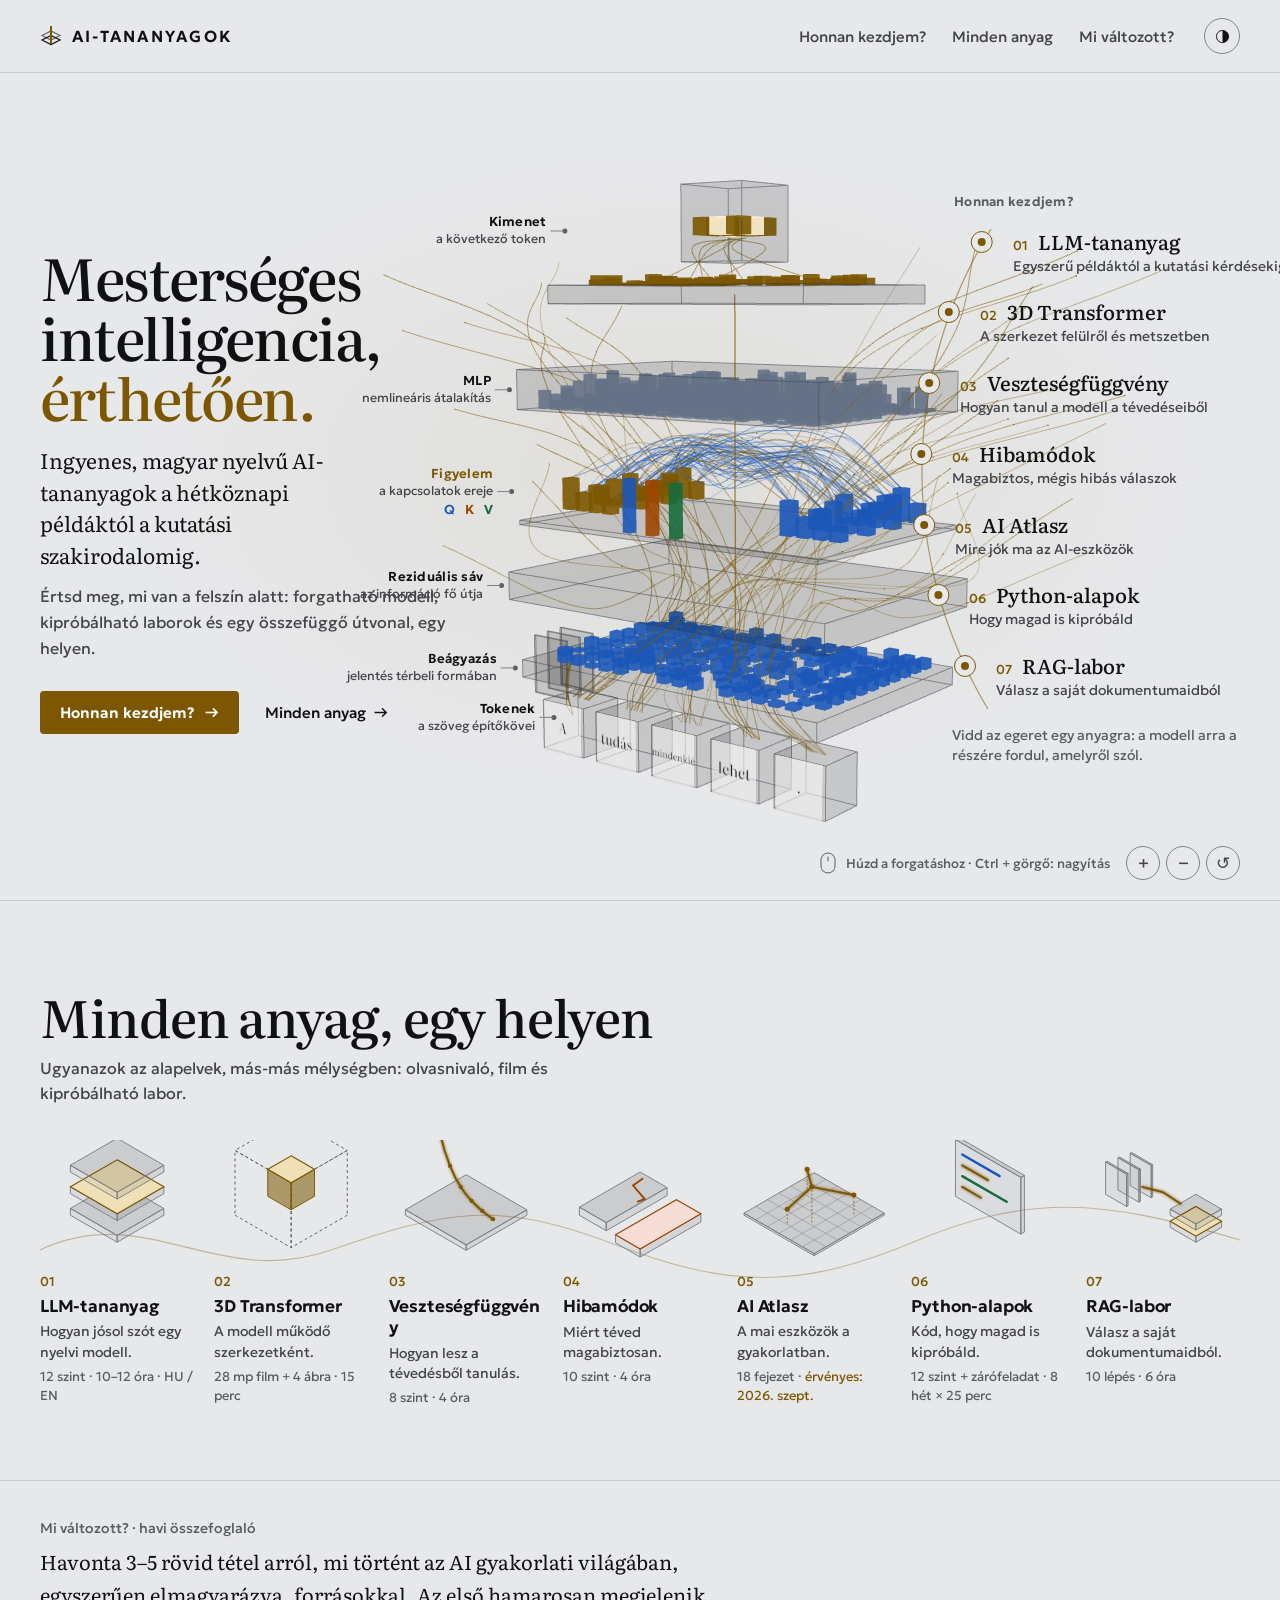
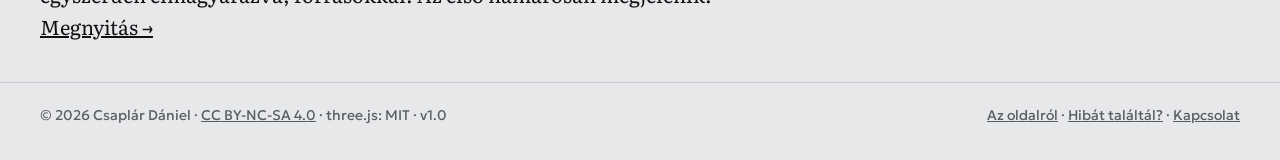
==== index.html @ 44c28e43 "Nyitóoldal: magyarázó szöveg nélküli élő cím, világos módban nincs talajrács Co-Authored-By: Claude " ====
<!doctype html>
<!--
  AI-tananyagok — nyitóoldal
  © 2026 Csaplár Dániel · CC BY-NC-SA 4.0
  https://creativecommons.org/licenses/by-nc-sa/4.0/deed.hu
-->
<html lang="hu">
<head>
<meta charset="utf-8"><meta name="viewport" content="width=device-width, initial-scale=1">
<title>AI-tananyagok</title>
<meta name="description" content="Ingyenes, magyar nyelvű mesterségesintelligencia-tananyagok a hétköznapi példáktól a kutatási szakirodalomig: nagy nyelvi modellek, veszteségfüggvény, hibamódok, Python, RAG és gyakorlati AI-használat.">
<meta name="author" content="Csaplár Dániel">
<link rel="canonical" href="https://csaplard.github.io/">
<link rel="icon" href="data:image/svg+xml,<svg xmlns='http://www.w3.org/2000/svg' viewBox='0 0 32 32'><rect width='32' height='32' rx='6' fill='%230b0c0e'/><path d='M16 5v22' stroke='%23e8b44c' stroke-width='3' stroke-linecap='round'/><rect x='6' y='9' width='7' height='5' fill='none' stroke='%23eceae4' stroke-width='1.5'/><rect x='19' y='18' width='7' height='5' fill='none' stroke='%23eceae4' stroke-width='1.5'/></svg>">
<meta property="og:type" content="website">
<meta property="og:locale" content="hu_HU">
<meta property="og:url" content="https://csaplard.github.io/">
<meta property="og:title" content="AI-tananyagok — mesterséges intelligencia, érthetően">
<meta property="og:description" content="Ingyenes, magyar nyelvű tananyagok a hétköznapi példáktól a kutatási szakirodalomig.">
<link rel="preconnect" href="https://fonts.googleapis.com"><link rel="preconnect" href="https://fonts.gstatic.com" crossorigin>
<link href="https://fonts.googleapis.com/css2?family=Geologica:slnt,wght,CRSV,SHRP@-12..0,100..900,0..1,0..100&family=Literata:ital,opsz,wght@0,7..72,300..700;1,7..72,300..700&display=swap" rel="stylesheet">
<script>try{var t=localStorage.getItem('ait-theme');if(t==='dark'||t==='light')document.documentElement.setAttribute('data-theme',t)}catch(e){}</script>
<link rel="stylesheet" href="/assets/nyito/nyito.css">
<script type="importmap">{"imports":{"three":"/assets/vendor/three-0.169.0/three.module.min.js","three/addons/":"/assets/vendor/three-0.169.0/addons/"}}</script>
<link rel="modulepreload" href="/assets/vendor/three-0.169.0/three.module.min.js">
</head>
<body>
<header class="top">
  <a class="brand" href="/"><svg viewBox="0 0 22 22" aria-hidden="true"><path d="M2 15l9 4.5 9-4.5-9-4.5z" fill="none" stroke="currentColor" stroke-width="1.2"/><path d="M2 10.5l9 4.5 9-4.5-9-4.5z" fill="none" stroke="currentColor" stroke-width="1.2" opacity=".6"/><path d="M11 1v18" stroke="var(--gold)" stroke-width="2"/></svg>AI-tananyagok</a>
  <nav aria-label="Fő navigáció"><a href="#honnan">Honnan kezdjem?</a><a href="#minden">Minden anyag</a><a href="#valtozas">Mi változott?</a></nav>
  <button class="theme" type="button" data-theme-toggle aria-label="Színtéma váltása"><svg viewBox="0 0 16 16" aria-hidden="true"><circle cx="8" cy="8" r="6.5" fill="none" stroke="currentColor"/><path d="M8 1.5a6.5 6.5 0 0 1 0 13z" fill="currentColor"/></svg></button>
</header>

<main>
<section class="hero" aria-label="Bevezető">
  <div class="wrap hero-grid">
    <div class="lede">
      <div class="stage" id="stage">
        <svg class="arcs" id="arcs" aria-hidden="true"></svg>
        <h1 class="say" id="say"><span class="lead-part">Mesterséges intelligencia,</span><span class="slot"> érthetően.</span></h1>
      </div>
      <p class="sub">Ingyenes, magyar nyelvű AI-tananyagok a hétköznapi példáktól a kutatási szakirodalomig.</p>
      <p class="sub2">Értsd meg, mi van a felszín alatt: forgatható modell, kipróbálható laborok és egy összefüggő útvonal, egy helyen.</p>
      <div class="cta"><a class="btn" href="#honnan">Honnan kezdjem? <span aria-hidden="true">→</span></a><a class="lnk" href="#minden">Minden anyag <span aria-hidden="true">→</span></a></div>
    </div>
    <div class="mid" id="model">
      <button class="tilt" id="tilt" type="button" role="switch" aria-checked="false" hidden><span class="tilt-sw" aria-hidden="true"></span>Mozgásérzékelés be</button>
      <div class="hint"><span class="hint-t mouse" aria-hidden="true"><svg viewBox="0 0 16 22"><rect x="1" y="1" width="14" height="20" rx="7" fill="none" stroke="currentColor"/><path d="M8 5v4" stroke="currentColor" stroke-linecap="round"/></svg>Húzd a forgatáshoz · Ctrl + görgő: nagyítás</span><span class="hint-t touch">Egy ujjal forgasd, kettővel nagyíts · dupla koppintás: alapnézet</span>
        <span class="zoom" role="group" aria-label="Modell nagyítása"><button type="button" data-zoom="in" aria-label="Nagyítás">+</button><button type="button" data-zoom="out" aria-label="Kicsinyítés">−</button><button type="button" data-zoom="reset" aria-label="Vissza az alapnézetbe">↺</button></span></div>
    </div>
    <div class="route-col" id="honnan">
      <h2>Honnan kezdjem?</h2>
      <svg id="route-arc" aria-hidden="true"></svg>
      <ol id="route">
        <li data-view="llm" data-say="Az LLM-tananyag végigmegy az egész modellen: a tokenektől a figyelmen át a kimenetig."><a href="/llm-oktatoanyag/"><span class="node" aria-hidden="true"></span><span><span class="n">01</span><span class="ti">LLM-tananyag</span></span><span class="su">Egyszerű példáktól a kutatási kérdésekig</span></a></li>
        <li data-view="t3d" data-say="A 3D Transformer az egészet egyben mutatja: minden réteget és a köztük futó jeleket."><a href="/transformer-3d/"><span class="node" aria-hidden="true"></span><span><span class="n">02</span><span class="ti">3D Transformer</span></span><span class="su">A szerkezet felülről és metszetben</span></a></li>
        <li data-view="loss" data-say="A veszteségfüggvény a kimenetnél kezdődik: mennyire tért el a tipp attól, ami jött."><a href="/vesztesegfuggveny/"><span class="node" aria-hidden="true"></span><span><span class="n">03</span><span class="ti">Veszteségfüggvény</span></span><span class="su">Hogyan tanul a modell a tévedéseiből</span></a></li>
        <li data-view="fail" data-say="A hibamódok a kimenetnél jelennek meg: ott, ahol a magabiztos tipp elszakad a valóságtól."><a href="/hibamodok/"><span class="node" aria-hidden="true"></span><span><span class="n">04</span><span class="ti">Hibamódok</span></span><span class="su">Magabiztos, mégis hibás válaszok</span></a></li>
        <li data-view="atlas" data-say="Az AI Atlasz a két végponttal foglalkozik: mit adsz be, és mit kapsz vissza."><a href="/ai-atlasz/"><span class="node" aria-hidden="true"></span><span><span class="n">05</span><span class="ti">AI Atlasz</span></span><span class="su">Mire jók ma az AI-eszközök</span></a></li>
        <li data-view="py" data-say="A Python-alapok a szerkezetet kódként mutatják: ugyanez a modell, leírva."><a href="/python-alapok/"><span class="node" aria-hidden="true"></span><span><span class="n">06</span><span class="ti">Python-alapok</span></span><span class="su">Hogy magad is kipróbáld</span></a></li>
        <li data-view="rag" data-say="A RAG-laborban a saját dokumentumaid kerülnek a modell elé, a tokenek mellé."><a href="/rag-labor/"><span class="node" aria-hidden="true"></span><span><span class="n">07</span><span class="ti">RAG-labor</span></span><span class="su">Válasz a saját dokumentumaidból</span></a></li>
      </ol>
      <p id="route-say" aria-live="polite">Vidd az egeret egy anyagra: a modell arra a részére fordul, amelyről szól.</p>
    </div>
  </div>
</section>

<section class="all" id="minden" aria-labelledby="all-t">
  <div class="wrap">
    <div class="all-head"><div><h2 id="all-t">Minden anyag, egy helyen</h2><p>Ugyanazok az alapelvek, más-más mélységben: olvasnivaló, film és kipróbálható labor.</p></div></div>
    <div style="position:relative">
      <svg class="flowline" viewBox="0 0 1360 120" preserveAspectRatio="none" aria-hidden="true"><path d="M0 70 C120 20 200 110 330 70 S520 20 650 64 S860 110 990 62 S1200 18 1360 60"/></svg>
      <ul class="grid7"><li class="item"><a href="/llm-oktatoanyag/"><svg viewBox="0 0 160 130" role="img" aria-label="Egymásra rakott rétegek, közepén arany vonal"><defs><filter id="gw" x="-50%" y="-50%" width="200%" height="200%"><feGaussianBlur stdDeviation="1.6" result="b"/><feMerge><feMergeNode in="b"/><feMergeNode in="SourceGraphic"/></feMerge></filter></defs><path class="gl l" d="M31.5 78.0 L80.0 106.0 L80.0 99.0 L31.5 71.0 Z"/><path class="gl r" d="M128.5 78.0 L80.0 106.0 L80.0 99.0 L128.5 71.0 Z"/><path class="gl t" d="M80.0 43.0 L128.5 71.0 L80.0 99.0 L31.5 71.0 Z"/><path class="gl l" d="M31.5 55.6 L80.0 83.6 L80.0 76.6 L31.5 48.6 Z"/><path class="gl r" d="M128.5 55.6 L80.0 83.6 L80.0 76.6 L128.5 48.6 Z"/><path class="gd t" d="M80.0 20.6 L128.5 48.6 L80.0 76.6 L31.5 48.6 Z"/><path class="gl l" d="M31.5 33.2 L80.0 61.2 L80.0 54.2 L31.5 26.2 Z"/><path class="gl r" d="M128.5 33.2 L80.0 61.2 L80.0 54.2 L128.5 26.2 Z"/><path class="gl t" d="M80.0 -1.8 L128.5 26.2 L80.0 54.2 L31.5 26.2 Z"/><path class="au" d="M80.0 86.4 L80.0 5.2"/></svg><span class="num">01</span><h3>LLM-tananyag</h3><p>Hogyan jósol szót egy nyelvi modell.</p><div class="f">12 szint · 10–12 óra · HU / EN</div></a></li><li class="item"><a href="/transformer-3d/"><svg viewBox="0 0 160 130" role="img" aria-label="Átlátszó kocka, benne arany kocka"><path class="wf l" d="M21.8 78.0 L80.0 111.6 L80.0 44.4 L21.8 10.8 Z"/><path class="wf r" d="M138.2 78.0 L80.0 111.6 L80.0 44.4 L138.2 10.8 Z"/><path class="wf t" d="M80.0 -22.8 L138.2 10.8 L80.0 44.4 L21.8 10.8 Z"/><path class="gd l" d="M55.8 58.4 L80.0 72.4 L80.0 44.4 L55.8 30.4 Z"/><path class="gd r" d="M104.2 58.4 L80.0 72.4 L80.0 44.4 L104.2 30.4 Z"/><path class="gd t" d="M80.0 16.4 L104.2 30.4 L80.0 44.4 L55.8 30.4 Z"/></svg><span class="num">02</span><h3>3D Transformer</h3><p>A modell működő szerkezetként.</p><div class="f">28 mp film + 4 ábra · 15 perc</div></a></li><li class="item"><a href="/vesztesegfuggveny/"><svg viewBox="0 0 160 130" role="img" aria-label="Lapon csökkenő arany görbe"><path class="gl l" d="M17.0 78.0 L80.0 114.4 L80.0 108.8 L17.0 72.4 Z"/><path class="gl r" d="M143.0 78.0 L80.0 114.4 L80.0 108.8 L143.0 72.4 Z"/><path class="gl t" d="M80.0 36.0 L143.0 72.4 L80.0 108.8 L17.0 72.4 Z"/><path class="au" d="M52.1 -9.5 L57.7 11.2 L63.3 26.9 L68.8 39.1 L74.4 48.7 L80.0 56.6 L85.6 63.1 L91.2 68.7 L96.7 73.6 L102.3 78.0 L107.9 82.1"/><circle class="dot" cx="52.1" cy="-9.5" r="2.2"/><circle class="dot" cx="63.3" cy="26.9" r="2.2"/><circle class="dot" cx="74.4" cy="48.7" r="2.2"/><circle class="dot" cx="85.6" cy="63.1" r="2.2"/><circle class="dot" cx="96.7" cy="73.6" r="2.2"/><circle class="dot" cx="107.9" cy="82.1" r="2.2"/></svg><span class="num">03</span><h3>Veszteségfüggvény</h3><p>Hogyan lesz a tévedésből tanulás.</p><div class="f">8 szint · 4 óra</div></a></li><li class="item"><a href="/hibamodok/"><svg viewBox="0 0 160 130" role="img" aria-label="Kettétört réteg, borostyán repedéssel"><path class="gl l" d="M17.0 78.0 L44.8 94.1 L44.8 85.7 L17.0 69.6 Z"/><path class="gl r" d="M107.9 57.7 L44.8 94.1 L44.8 85.7 L107.9 49.3 Z"/><path class="gl t" d="M80.0 33.2 L107.9 49.3 L44.8 85.7 L17.0 69.6 Z"/><path class="gl l" d="M54.5 106.7 L80.0 121.4 L80.0 113.0 L54.5 98.3 Z"/><path class="gl r" d="M143.0 85.0 L80.0 121.4 L80.0 113.0 L143.0 76.6 Z"/><path class="wn t" d="M117.6 61.9 L143.0 76.6 L80.0 113.0 L54.5 98.3 Z"/><path class="kl" d="M82.4 40.2 L72.7 47.2 L84.8 61.2 L77.6 64.0"/></svg><span class="num">04</span><h3>Hibamódok</h3><p>Miért téved magabiztosan.</p><div class="f">10 szint · 4 óra</div></a></li><li class="item"><a href="/ai-atlasz/"><svg viewBox="0 0 160 130" role="img" aria-label="Térkép-rács összekötött arany pontokkal"><path class="gl l" d="M7.3 78.0 L80.0 120.0 L80.0 117.9 L7.3 75.9 Z"/><path class="gl r" d="M152.7 78.0 L80.0 120.0 L80.0 117.9 L152.7 75.9 Z"/><path class="gl t" d="M80.0 33.9 L152.7 75.9 L80.0 117.9 L7.3 75.9 Z"/><path class="gr" d="M92.1 40.8 L19.4 82.8"/><path class="gr" d="M67.9 40.8 L140.6 82.8"/><path class="gr" d="M104.2 47.8 L31.5 89.8"/><path class="gr" d="M55.8 47.8 L128.5 89.8"/><path class="gr" d="M116.4 54.8 L43.6 96.8"/><path class="gr" d="M43.6 54.8 L116.4 96.8"/><path class="gr" d="M128.5 61.8 L55.8 103.8"/><path class="gr" d="M31.5 61.8 L104.2 103.8"/><path class="gr" d="M140.6 68.8 L67.9 110.8"/><path class="gr" d="M19.4 68.8 L92.1 110.8"/><path class="au" d="M72.7 30.4 L77.6 48.6 L121.2 57.0"/><path class="au" d="M77.6 48.6 L52.1 71.7"/><path class="pin" d="M72.7 54.8 L72.7 30.4"/><circle class="dot" cx="72.7" cy="30.4" r="2.6"/><path class="pin" d="M77.6 85.6 L77.6 48.6"/><circle class="dot" cx="77.6" cy="48.6" r="2.6"/><path class="pin" d="M121.2 77.2 L121.2 57.0"/><circle class="dot" cx="121.2" cy="57.0" r="2.6"/><path class="pin" d="M52.1 86.3 L52.1 71.7"/><circle class="dot" cx="52.1" cy="71.7" r="2.6"/></svg><span class="num">05</span><h3>AI Atlasz</h3><p>A mai eszközök a gyakorlatban.</p><div class="f">18 fejezet · <span class=fresh>érvényes: 2026. szept.</span></div></a></li><li class="item"><a href="/python-alapok/"><svg viewBox="0 0 160 130" role="img" aria-label="Kódablak színes sorokkal"><path class="gl l" d="M46.1 58.4 L113.9 97.6 L113.9 38.8 L46.1 -0.4 Z"/><path class="gl r" d="M117.6 95.5 L113.9 97.6 L113.9 38.8 L117.6 36.7 Z"/><path class="gl t" d="M49.7 -2.5 L117.6 36.7 L113.9 38.8 L46.1 -0.4 Z"/><path class="cq" d="M53.1 15.1 L91.9 37.5"/><path class="au" d="M53.1 26.3 L79.8 41.7"/><path class="cv" d="M53.1 37.5 L99.2 64.1"/><path class="au" d="M53.1 48.7 L72.5 59.9"/></svg><span class="num">06</span><h3>Python-alapok</h3><p>Kód, hogy magad is kipróbáld.</p><div class="f">12 szint + zárófeladat · 8 hét × 25 perc</div></a></li><li class="item"><a href="/rag-labor/"><svg viewBox="0 0 160 130" role="img" aria-label="Dokumentumok egy rétegkötegbe futnak"><path class="gl l" d="M20.3 56.4 L42.2 69.0 L42.2 35.4 L20.3 22.8 Z"/><path class="gl r" d="M43.6 68.2 L42.2 69.0 L42.2 35.4 L43.6 34.6 Z"/><path class="gl t" d="M21.8 22.0 L43.6 34.6 L42.2 35.4 L20.3 22.8 Z"/><path class="gl l" d="M33.1 51.9 L54.9 64.5 L54.9 30.9 L33.1 18.3 Z"/><path class="gl r" d="M56.4 63.6 L54.9 64.5 L54.9 30.9 L56.4 30.1 Z"/><path class="gl t" d="M34.5 17.5 L56.4 30.1 L54.9 30.9 L33.1 18.3 Z"/><path class="gl l" d="M45.8 47.3 L67.6 59.9 L67.6 26.3 L45.8 13.7 Z"/><path class="gl r" d="M69.1 59.1 L67.6 59.9 L67.6 26.3 L69.1 25.5 Z"/><path class="gl t" d="M47.3 12.9 L69.1 25.5 L67.6 26.3 L45.8 13.7 Z"/><path class="gl l" d="M87.3 90.6 L113.9 106.0 L113.9 99.7 L87.3 84.3 Z"/><path class="gl r" d="M140.6 90.6 L113.9 106.0 L113.9 99.7 L140.6 84.3 Z"/><path class="gd t" d="M113.9 68.9 L140.6 84.3 L113.9 99.7 L87.3 84.3 Z"/><path class="gl l" d="M87.3 78.0 L113.9 93.4 L113.9 87.1 L87.3 71.7 Z"/><path class="gl r" d="M140.6 78.0 L113.9 93.4 L113.9 87.1 L140.6 71.7 Z"/><path class="gl t" d="M113.9 56.3 L140.6 71.7 L113.9 87.1 L87.3 71.7 Z"/><path class="au" d="M58.2 48.6 L80.0 54.2 L98.2 66.1"/></svg><span class="num">07</span><h3>RAG-labor</h3><p>Válasz a saját dokumentumaidból.</p><div class="f">10 lépés · 6 óra</div></a></li></ul>
    </div>
  </div>
</section>

<section class="news" id="valtozas" aria-label="Mi változott?"><div class="wrap"><span class="d">Mi változott? · <span data-news-month>havi összefoglaló</span></span><p><span data-news-title>Havonta 3–5 rövid tétel arról, mi történt az AI gyakorlati világában, egyszerűen elmagyarázva, forrásokkal. Az első hamarosan megjelenik.</span> <a href="/mi-valtozott/">Megnyitás →</a></p></div></section>
<script>
/* a legfrissebb közzétett „Mi változott?” bejegyzés címe (a piszkozatok nem látszanak) */
(function () {
  var H = ["január","február","március","április","május","június","július","augusztus","szeptember","október","november","december"];
  fetch("/mi-valtozott/bejegyzesek.json", { cache: "no-cache" }).then(function (r) { return r.json(); }).then(function (l) {
    var k = l.filter(function (b) { return !b.piszkozat; }).sort(function (a, b) { return a.honap < b.honap ? 1 : -1; })[0];
    if (!k) return;
    var p = k.honap.split("-");
    document.querySelector("[data-news-month]").textContent = p[0] + ". " + H[(+p[1] || 1) - 1];
    document.querySelector("[data-news-title]").textContent = k.cim;
  }).catch(function () {});
})();
</script>
</main>
<footer class="wrap foot"><span>© 2026 Csaplár Dániel · <a href="https://creativecommons.org/licenses/by-nc-sa/4.0/deed.hu" rel="license">CC BY-NC-SA 4.0</a> · three.js: MIT · v1.0</span><span><a href="/az-oldalrol/">Az oldalról</a> · <a href="mailto:csaplar.d@gmail.com?subject=Hibajelz%C3%A9s%3A%20nyit%C3%B3oldal">Hibát találtál?</a> · <a href="mailto:csaplar.d@gmail.com">Kapcsolat</a></span></footer>
<script type="module" src="/assets/nyito/main.js"></script>
<!-- ────────────────────────────────────────────────────────────────
     GoatCounter — süti nélküli, IP-tárolás nélküli látogatásszámláló.
     Nem gyűjt személyes adatot; a tanulási haladás és a kvízeredmények
     végig a böngésző helyi tárolójában maradnak. Szintteljesítéskor
     csak egy névtelen esemény megy (kviz/<anyag>/szint-<n>).
     A statisztika: https://csaplard.goatcounter.com/
     ──────────────────────────────────────────────────────────────── -->
<script data-goatcounter="https://csaplard.goatcounter.com/count"
        async src="https://gc.zgo.at/count.js"></script>
</body>
</html>
---- assets/nyito/nyito.css ----
/* AI-tananyagok · nyitóoldal
   © 2026 Csaplár Dániel · CC BY-NC-SA 4.0 */
/* Színek és betűcsaládok — a design/tokens.json alapján (sötét az alap, világos külön). */
:root,[data-theme="dark"]{--bg:#0b0c0e;--bg-2:#141619;--bg-3:#1d2024;--ink:#eceae4;--ink-2:#b2b1ab;--ink-3:#8f8e89;--line:#24262a;--line-2:#666a72;--gold:#e8b44c;--gold-wash:#2a2312;--q:#86b4ff;--k:#f39a5b;--v:#62d296;--ok:#62d296;--alert:#ff8a7a;--alert-wash:#2e1716;--ok-wash:#11261a;--face-a:#1a1c20;--face-b:#2c2f35;}
:root{--font-disp:"Geologica", ui-sans-serif, system-ui, sans-serif;--font-read:"Literata", "Iowan Old Style", Georgia, serif;}
@media (prefers-color-scheme: light){:root:not([data-theme="dark"]){--bg:#e7e8ea;--bg-2:#f3f4f5;--bg-3:#dcdee2;--ink:#101113;--ink-2:#43454a;--ink-3:#595c61;--line:#c9cbcf;--line-2:#7e8289;--gold:#7c5700;--gold-wash:#efe0b8;--q:#1b57b8;--k:#9c4600;--v:#176b3c;--ok:#176b3c;--alert:#b3321c;--alert-wash:#f6ddd6;--ok-wash:#d9eee0;--face-a:#f7f7f8;--face-b:#d2d4d8;}}
:root[data-theme="light"]{--bg:#e7e8ea;--bg-2:#f3f4f5;--bg-3:#dcdee2;--ink:#101113;--ink-2:#43454a;--ink-3:#595c61;--line:#c9cbcf;--line-2:#7e8289;--gold:#7c5700;--gold-wash:#efe0b8;--q:#1b57b8;--k:#9c4600;--v:#176b3c;--ok:#176b3c;--alert:#b3321c;--alert-wash:#f6ddd6;--ok-wash:#d9eee0;--face-a:#f7f7f8;--face-b:#d2d4d8;}

:root{--ui:var(--font-disp);--serif:var(--font-read);--pad:16px;color-scheme:dark}
[data-theme="light"]{color-scheme:light}
@media (prefers-color-scheme: light){:root:not([data-theme="dark"]){color-scheme:light}}
@media (min-width:720px){:root{--pad:40px}}
*,*::before,*::after{box-sizing:border-box}
html{-webkit-text-size-adjust:100%}
body{margin:0;background:var(--bg);color:var(--ink);font:400 17px/1.62 var(--serif);-webkit-hyphens:auto;hyphens:auto;overflow-wrap:break-word;overflow-x:hidden}
@media (min-width:720px){body{font-size:18px}}
h1,h2,h3{margin:0;font-weight:500;-webkit-hyphens:manual;hyphens:manual;text-wrap:balance}
p{margin:0 0 1em}
a{color:inherit}
button{font:inherit;color:inherit}
:focus-visible{outline:2px solid var(--ink);outline-offset:3px;border-radius:2px}
.wrap{max-width:1440px;margin:0 auto;padding:0 var(--pad)}

/* fejléc */
.top{position:relative;z-index:6;display:flex;align-items:center;gap:10px 30px;padding:18px var(--pad);border-bottom:1px solid var(--line)}
.brand{display:inline-flex;align-items:center;gap:10px;margin-right:auto;text-decoration:none;font:600 16px/1 var(--ui);letter-spacing:.14em;text-transform:uppercase}
.brand svg{width:22px;height:22px}
.top nav{display:flex;gap:26px}
.top nav a{font:450 15px/1 var(--ui);text-decoration:none;color:var(--ink-2)}
.top nav a:hover{color:var(--ink)}
.theme{width:36px;height:36px;border-radius:50%;border:1px solid var(--line-2);background:transparent;cursor:pointer;display:grid;place-items:center;padding:0}
.theme svg{width:15px;height:15px}
@media (max-width:640px){.top nav{display:none}}

/* bevezető: háttérben a forgatható modell */
.hero{position:relative;min-height:max(780px,calc(100vh - 73px));overflow:hidden}
.hero::before{content:"";position:absolute;inset:0;background:radial-gradient(60% 55% at 52% 48%,color-mix(in oklab,var(--gold) 7%,transparent),transparent 70%);pointer-events:none}
#model{position:absolute;inset:0;z-index:1}
#model canvas{display:block;width:100%;height:100%;cursor:grab;outline-offset:-3px;pointer-events:auto}
#model.grabbing canvas{cursor:grabbing}
body:has(#model.grabbing){-webkit-user-select:none;user-select:none}
#model.no-webgl::after{content:"A forgatható modellhez WebGL-t támogató böngésző kell.";position:absolute;left:50%;top:50%;transform:translate(-50%,-50%);font:450 15px/1.4 var(--ui);color:var(--ink-3)}
.tag3d{position:absolute;left:0;top:0;pointer-events:none;text-align:right;white-space:nowrap;transition:opacity .2s;display:grid;gap:1px}
.tag3d b{font:600 13px/1.2 var(--ui);letter-spacing:.02em;color:var(--ink)}
.tag3d b.g{color:var(--gold)}
.tag3d span{font:400 12.5px/1.25 var(--ui);color:var(--ink-2)}
.tag3d i{font-style:normal;display:flex;gap:10px;justify-content:flex-end;margin-top:4px;font:600 13px/1 var(--ui)}
.tag3d .q{color:var(--q);font-style:normal}.tag3d .k{color:var(--k);font-style:normal}.tag3d .v{color:var(--v);font-style:normal}
.tag3d::after{content:"";position:absolute;right:-18px;top:50%;width:14px;height:1px;background:var(--line-2)}
.tag3d::before{content:"";position:absolute;right:-21px;top:calc(50% - 2.5px);width:5px;height:5px;border-radius:50%;background:var(--ink-3)}
.tag3d.on b{color:var(--gold)} .tag3d.on::before{background:var(--gold)} .tag3d.on::after{background:var(--gold)}
.tag3d.dim{opacity:.35}
.hint{position:absolute;right:var(--pad);bottom:20px;z-index:4;display:flex;align-items:center;gap:16px;font:450 13px/1 var(--ui);color:var(--ink-3);pointer-events:none}
.hint-t{display:inline-flex;align-items:center;gap:10px}
.hint svg{width:16px;height:22px}
.zoom{display:inline-flex;gap:6px;pointer-events:auto}
.zoom button{width:34px;height:34px;border-radius:50%;border:1px solid var(--line-2);background:var(--bg);color:var(--ink-2);cursor:pointer;font:500 17px/1 var(--ui);display:grid;place-items:center;padding:0}
.zoom button:hover{color:var(--ink);border-color:var(--ink-2)}
.hint-t.touch{display:none}
/* érintőképernyőn nincsenek gombok: minden kézmozdulattal megy */
@media (hover:none) and (pointer:coarse){.zoom,.hint-t.mouse{display:none}.hint-t.touch{display:inline}}

.hero-grid{position:relative;z-index:2;display:grid;grid-template-columns:minmax(0,450px) minmax(0,1fr) minmax(0,330px);gap:24px;padding-top:56px;padding-bottom:48px;min-height:inherit;pointer-events:none}
.hero-grid>*{pointer-events:auto}
.hero-grid .mid{pointer-events:none}
.lede{grid-column:1;grid-row:1;align-self:center;position:relative;z-index:3}
.route-col{grid-column:3;grid-row:1;position:relative;z-index:3}
.stage{position:relative}
.arcs{position:absolute;left:0;top:0;width:100%;height:100%;overflow:visible;pointer-events:none}
.arcs path{fill:none;stroke:var(--gold);stroke-linecap:round}
h1.say{font:500 clamp(44px,4.5vw,66px)/1.04 var(--serif);letter-spacing:-.025em}
.say .w{white-space:nowrap}
.say .slot{color:var(--gold)}
.t{border-radius:.08em;cursor:default}
.t.src{background:var(--gold-wash)}
.t.hot{color:var(--gold)} .slot .t.hot{color:var(--ink)}
.sub{margin:18px 0 0;font-size:21px;line-height:1.5;max-width:28ch}
.sub2{margin:14px 0 0;font:400 16px/1.6 var(--ui);color:var(--ink-2);max-width:40ch}
.cta{display:flex;flex-wrap:wrap;gap:12px 26px;align-items:center;margin-top:30px}
.btn{display:inline-flex;align-items:center;gap:10px;padding:14px 20px;border-radius:4px;background:var(--gold);color:#16120a;text-decoration:none;font:600 15px/1 var(--ui)}
.btn:hover{filter:brightness(1.07)}
[data-theme="light"] .btn{color:#fff}
@media (prefers-color-scheme: light){:root:not([data-theme="dark"]) .btn{color:#fff}}
.lnk{font:500 15px/1 var(--ui);text-decoration:none;display:inline-flex;gap:8px;align-items:center}
.lnk:hover{text-decoration:underline;text-decoration-color:var(--gold);text-underline-offset:.3em}

/* útvonal az ív mentén */
.route-col{align-self:center;position:relative}
.route-col h2{font:600 13px/1 var(--ui);letter-spacing:.02em;color:var(--ink-3);margin:0 0 14px 44px}
#route-arc{position:absolute;left:0;top:34px;width:120px;overflow:visible;pointer-events:none}
#route-arc path{fill:none;stroke:var(--gold);stroke-width:1.2;opacity:.55}
#route{list-style:none;margin:0;padding:0;position:relative;display:grid;gap:10px}
#route li{transform:translateX(var(--dx,0px));transition:transform .2s}
#route a,#route .soon-box{display:grid;grid-template-columns:28px minmax(0,1fr);gap:0 14px;text-decoration:none;padding:6px 0}
.node{width:22px;height:22px;border-radius:50%;border:1.5px solid var(--gold);display:grid;place-items:center;margin-top:3px;background:var(--bg)}
.node::after{content:"";width:8px;height:8px;border-radius:50%;background:var(--gold)}
#route li.on .node{box-shadow:0 0 0 5px color-mix(in oklab,var(--gold) 22%,transparent)}
#route .n{font:500 13px/1 var(--ui);color:var(--gold);margin-right:10px}
#route .ti{font:500 20px/1.25 var(--serif)}
#route .su{grid-column:2;font:400 14px/1.4 var(--ui);color:var(--ink-2)}
#route a:hover .ti,#route li.on .ti{text-decoration:underline;text-decoration-color:var(--gold);text-decoration-thickness:1.5px;text-underline-offset:.2em}
#route li.soon .node{border-style:dashed;border-color:var(--line-2)}
#route li.soon .node::after{background:transparent}
#route li.soon .ti{color:var(--ink-2)}
#route li.soon .n{color:var(--ink-3)}
#route-say{margin:18px 0 0 42px;font:400 14px/1.45 var(--ui);color:var(--ink-3);max-width:32ch;min-height:4.4em}

/* keskenyebb kijelzők: a modell a szöveg alá kerül */
@media (max-width:1099px){
  .hero{min-height:0;overflow:visible}
  .hero::before{display:none}
  .hero-grid{display:block;padding-top:36px;padding-bottom:0}
  #model{position:relative;inset:auto;height:min(62vh,600px);margin:18px calc(var(--pad) * -1) 0}
  .hint{right:16px;left:16px;bottom:-30px;justify-content:center}.hint-t.mouse{display:none}
  #model{margin-bottom:44px}
  .route-col{margin-top:52px}
  .route-col{margin-top:40px;padding-bottom:40px}
  .route-col h2{margin-left:0}
  #route-say{display:none}
  .tag3d span{display:none}
}
@media (max-width:560px){.tag3d{display:none}.tag3d.keep{display:grid}}

/* minden anyag */
.all{padding-top:88px;padding-bottom:72px;border-top:1px solid var(--line);position:relative}
.all-head{display:flex;flex-wrap:wrap;justify-content:space-between;align-items:end;gap:14px 40px;margin-bottom:34px}
.all-head h2{font:500 clamp(34px,4vw,54px)/1.08 var(--serif);letter-spacing:-.02em}
.all-head p{margin:12px 0 0;font:400 16px/1.55 var(--ui);color:var(--ink-2);max-width:52ch}
.grid7{list-style:none;margin:0;padding:0;display:grid;grid-template-columns:repeat(2,minmax(0,1fr));gap:28px 20px;position:relative}
@media (min-width:760px){.grid7{grid-template-columns:repeat(4,minmax(0,1fr))}}
@media (min-width:1240px){.grid7{grid-template-columns:repeat(7,minmax(0,1fr))}}
.flowline{position:absolute;left:0;right:0;top:40px;height:120px;width:100%;pointer-events:none;display:none}
@media (min-width:1240px){.flowline{display:block}}
.flowline path{fill:none;stroke:var(--gold);stroke-width:1.2;opacity:.35}
.item a,.item>div{display:block;text-decoration:none;position:relative}
.item svg{display:block;width:100%;max-width:170px;height:auto}
.item .num{display:block;margin-top:10px;font:500 13px/1 var(--ui);color:var(--gold)}
.item h3{margin-top:8px;font:600 17px/1.25 var(--ui);letter-spacing:-.01em}
.item p{margin:4px 0 0;font:400 14px/1.45 var(--ui);color:var(--ink-2)}
.item .f{margin-top:6px;font:400 13px/1.45 var(--ui);color:var(--ink-3)}
.item .f .fresh{color:var(--gold)}
.item a:hover h3{text-decoration:underline;text-decoration-color:var(--gold);text-underline-offset:.2em}
.item.soon h3{color:var(--ink-2)}
/* jelek */
.gl{stroke:var(--line-2);stroke-width:1;stroke-linejoin:round}
.gl.l{fill:color-mix(in oklab,var(--ink) 5%,transparent)}.gl.r{fill:color-mix(in oklab,var(--ink) 9%,transparent)}.gl.t{fill:color-mix(in oklab,var(--ink) 13%,transparent)}
.gd.t{fill:var(--gold-wash);stroke:var(--gold);stroke-width:1.2}
.wn.t{fill:var(--alert-wash);stroke:var(--k);stroke-width:1.2}
.wf{fill:none;stroke:var(--ink-3);stroke-width:1;stroke-dasharray:3 3}
.gd.l,.gd.r{fill:color-mix(in oklab,var(--gold) 55%,transparent);stroke:var(--gold);stroke-width:1}
.au{fill:none;stroke:var(--gold);stroke-width:2;stroke-linecap:round;stroke-linejoin:round;filter:url(#gw)}
.dot{fill:var(--gold)}
.gr{fill:none;stroke:var(--line-2);stroke-width:.7;opacity:.7}
.pin{fill:none;stroke:var(--gold);stroke-width:1;stroke-dasharray:2 2;opacity:.8}
.kl{fill:none;stroke:var(--k);stroke-width:2;stroke-linecap:round}
.cq{fill:none;stroke:var(--q);stroke-width:2.5;stroke-linecap:round}.cv{fill:none;stroke:var(--v);stroke-width:2.5;stroke-linecap:round}

.news{padding-top:40px;padding-bottom:40px;border-top:1px solid var(--line)}
.news p{margin:0;font-size:20px;max-width:60ch}
.news .d{font:450 14px/1 var(--ui);color:var(--ink-3);display:block;margin-bottom:10px}
.foot{padding-top:22px;padding-bottom:34px;border-top:1px solid var(--line);display:flex;flex-wrap:wrap;justify-content:space-between;gap:8px;font:400 14px/1.5 var(--ui);color:var(--ink-3)}
@media (prefers-reduced-motion:reduce){*{transition:none!important}}

/* mozgásérzékelés kapcsoló (csak iOS-en látszik, ott kell hozzá engedély) */
.tilt{position:absolute;z-index:4;top:12px;right:var(--pad);display:inline-flex;align-items:center;gap:10px;min-height:36px;padding:6px 14px 6px 8px;border:1px solid var(--line-2);border-radius:999px;background:var(--bg);color:var(--ink-2);font:450 14px/1 var(--ui);cursor:pointer;pointer-events:auto}
.tilt[hidden]{display:none}
.tilt-sw{position:relative;width:30px;height:18px;border-radius:999px;border:1px solid var(--line-2);flex:none}
.tilt-sw::after{content:"";position:absolute;left:2px;top:2px;width:12px;height:12px;border-radius:50%;background:var(--ink-3);transition:transform .17s}
.tilt[aria-checked="true"]{color:var(--ink)}
.tilt[aria-checked="true"] .tilt-sw{border-color:var(--gold);background:var(--gold-wash)}
.tilt[aria-checked="true"] .tilt-sw::after{transform:translateX(12px);background:var(--gold)}
@media (min-width:1100px){.tilt{top:auto;bottom:64px}}
.tilt:disabled{cursor:default;color:var(--ink-3)}
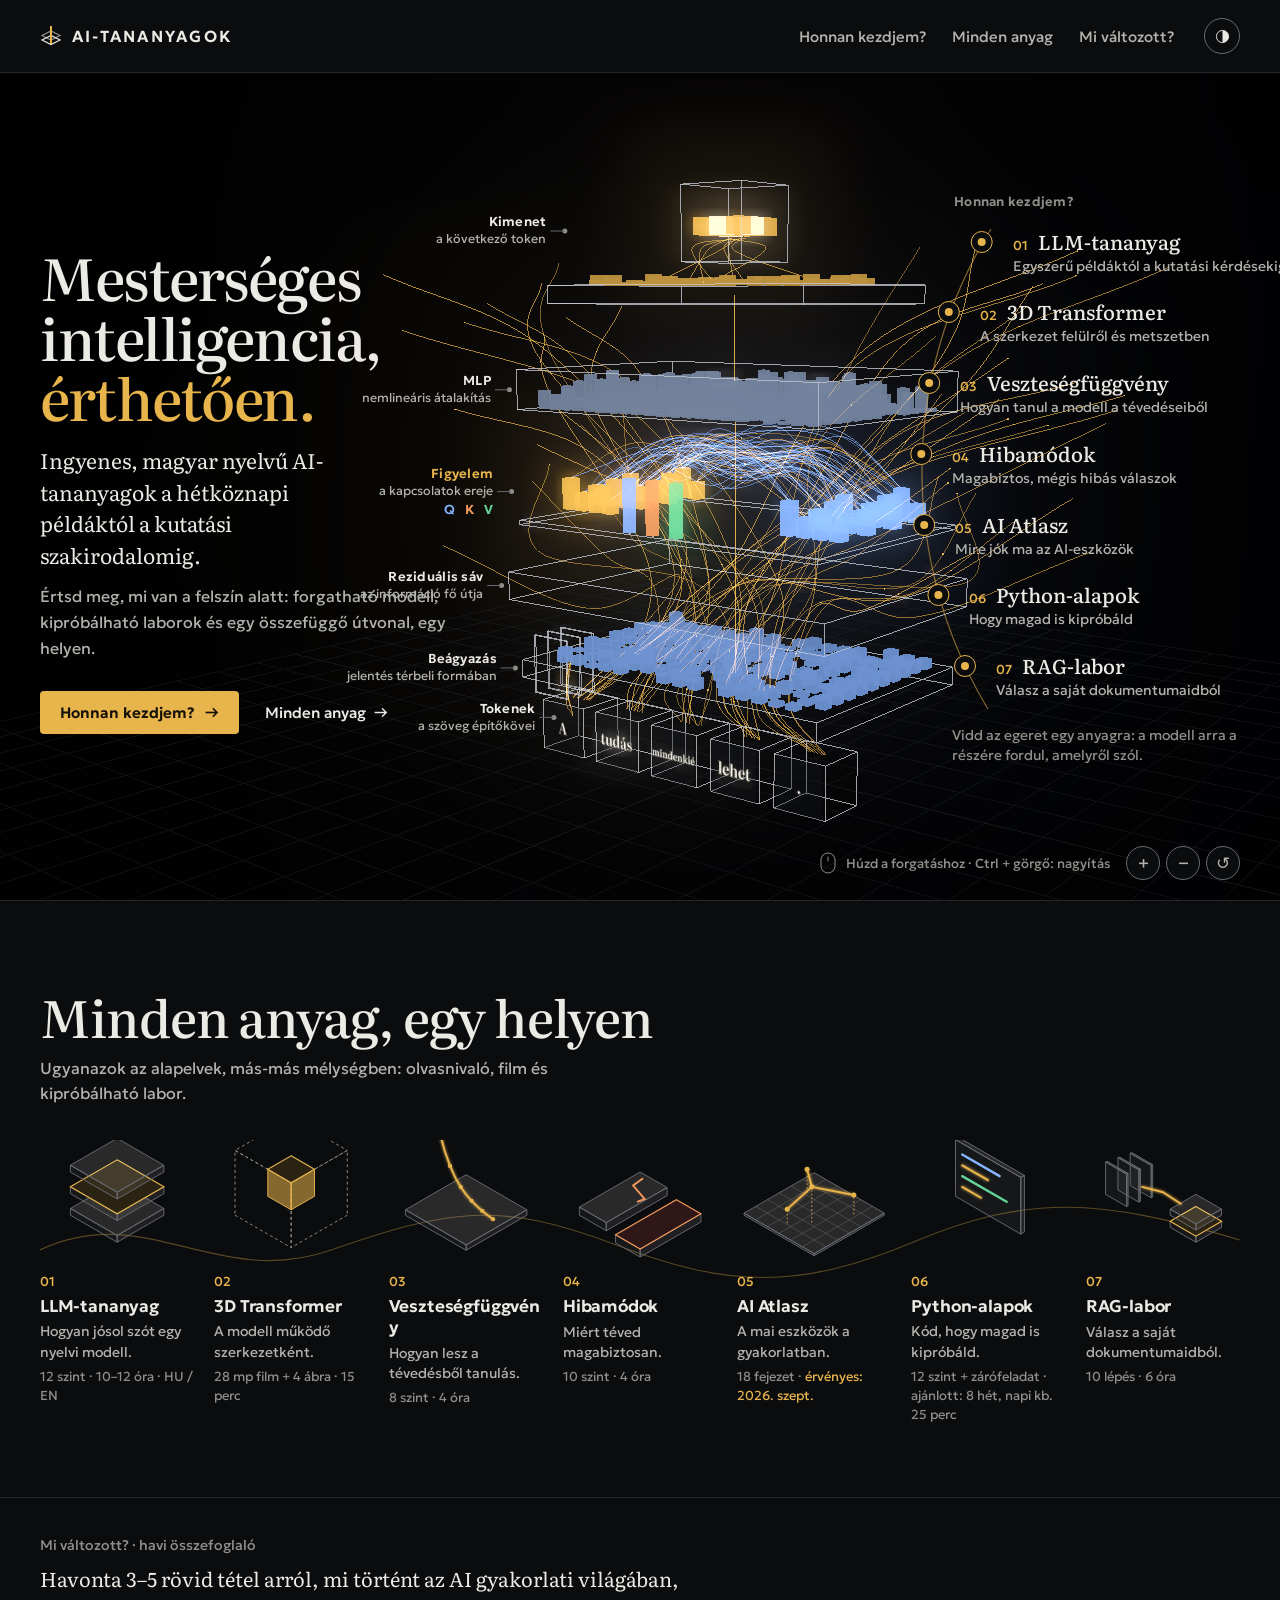
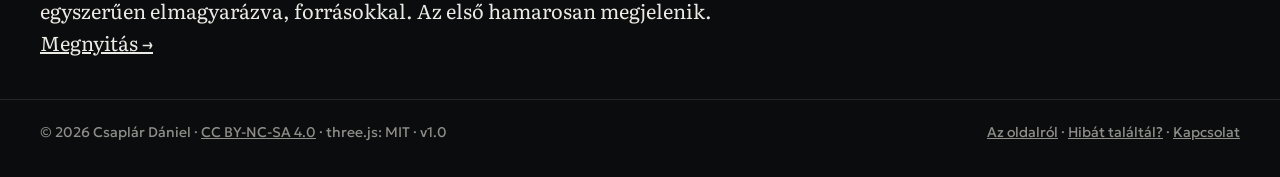
==== commit fd67c113: "Szakmai és nyelvi áttekintés javításai, sötét alapértelmezett mód Hibamódok: hibakeresés és mérés, h" ====
--- a/index.html
+++ b/index.html
@@ -19,7 +19,7 @@
 <meta property="og:description" content="Ingyenes, magyar nyelvű tananyagok a hétköznapi példáktól a kutatási szakirodalomig.">
 <link rel="preconnect" href="https://fonts.googleapis.com"><link rel="preconnect" href="https://fonts.gstatic.com" crossorigin>
 <link href="https://fonts.googleapis.com/css2?family=Geologica:slnt,wght,CRSV,SHRP@-12..0,100..900,0..1,0..100&family=Literata:ital,opsz,wght@0,7..72,300..700;1,7..72,300..700&display=swap" rel="stylesheet">
-<script>try{var t=localStorage.getItem('ait-theme');if(t==='dark'||t==='light')document.documentElement.setAttribute('data-theme',t)}catch(e){}</script>
+<script>var t=null;try{t=localStorage.getItem('ait-theme')}catch(e){}document.documentElement.setAttribute('data-theme',t==='light'?'light':'dark')</script>
 <link rel="stylesheet" href="/assets/nyito/nyito.css">
 <script type="importmap">{"imports":{"three":"/assets/vendor/three-0.169.0/three.module.min.js","three/addons/":"/assets/vendor/three-0.169.0/addons/"}}</script>
 <link rel="modulepreload" href="/assets/vendor/three-0.169.0/three.module.min.js">
@@ -70,7 +70,7 @@
     <div class="all-head"><div><h2 id="all-t">Minden anyag, egy helyen</h2><p>Ugyanazok az alapelvek, más-más mélységben: olvasnivaló, film és kipróbálható labor.</p></div></div>
     <div style="position:relative">
       <svg class="flowline" viewBox="0 0 1360 120" preserveAspectRatio="none" aria-hidden="true"><path d="M0 70 C120 20 200 110 330 70 S520 20 650 64 S860 110 990 62 S1200 18 1360 60"/></svg>
-      <ul class="grid7"><li class="item"><a href="/llm-oktatoanyag/"><svg viewBox="0 0 160 130" role="img" aria-label="Egymásra rakott rétegek, közepén arany vonal"><defs><filter id="gw" x="-50%" y="-50%" width="200%" height="200%"><feGaussianBlur stdDeviation="1.6" result="b"/><feMerge><feMergeNode in="b"/><feMergeNode in="SourceGraphic"/></feMerge></filter></defs><path class="gl l" d="M31.5 78.0 L80.0 106.0 L80.0 99.0 L31.5 71.0 Z"/><path class="gl r" d="M128.5 78.0 L80.0 106.0 L80.0 99.0 L128.5 71.0 Z"/><path class="gl t" d="M80.0 43.0 L128.5 71.0 L80.0 99.0 L31.5 71.0 Z"/><path class="gl l" d="M31.5 55.6 L80.0 83.6 L80.0 76.6 L31.5 48.6 Z"/><path class="gl r" d="M128.5 55.6 L80.0 83.6 L80.0 76.6 L128.5 48.6 Z"/><path class="gd t" d="M80.0 20.6 L128.5 48.6 L80.0 76.6 L31.5 48.6 Z"/><path class="gl l" d="M31.5 33.2 L80.0 61.2 L80.0 54.2 L31.5 26.2 Z"/><path class="gl r" d="M128.5 33.2 L80.0 61.2 L80.0 54.2 L128.5 26.2 Z"/><path class="gl t" d="M80.0 -1.8 L128.5 26.2 L80.0 54.2 L31.5 26.2 Z"/><path class="au" d="M80.0 86.4 L80.0 5.2"/></svg><span class="num">01</span><h3>LLM-tananyag</h3><p>Hogyan jósol szót egy nyelvi modell.</p><div class="f">12 szint · 10–12 óra · HU / EN</div></a></li><li class="item"><a href="/transformer-3d/"><svg viewBox="0 0 160 130" role="img" aria-label="Átlátszó kocka, benne arany kocka"><path class="wf l" d="M21.8 78.0 L80.0 111.6 L80.0 44.4 L21.8 10.8 Z"/><path class="wf r" d="M138.2 78.0 L80.0 111.6 L80.0 44.4 L138.2 10.8 Z"/><path class="wf t" d="M80.0 -22.8 L138.2 10.8 L80.0 44.4 L21.8 10.8 Z"/><path class="gd l" d="M55.8 58.4 L80.0 72.4 L80.0 44.4 L55.8 30.4 Z"/><path class="gd r" d="M104.2 58.4 L80.0 72.4 L80.0 44.4 L104.2 30.4 Z"/><path class="gd t" d="M80.0 16.4 L104.2 30.4 L80.0 44.4 L55.8 30.4 Z"/></svg><span class="num">02</span><h3>3D Transformer</h3><p>A modell működő szerkezetként.</p><div class="f">28 mp film + 4 ábra · 15 perc</div></a></li><li class="item"><a href="/vesztesegfuggveny/"><svg viewBox="0 0 160 130" role="img" aria-label="Lapon csökkenő arany görbe"><path class="gl l" d="M17.0 78.0 L80.0 114.4 L80.0 108.8 L17.0 72.4 Z"/><path class="gl r" d="M143.0 78.0 L80.0 114.4 L80.0 108.8 L143.0 72.4 Z"/><path class="gl t" d="M80.0 36.0 L143.0 72.4 L80.0 108.8 L17.0 72.4 Z"/><path class="au" d="M52.1 -9.5 L57.7 11.2 L63.3 26.9 L68.8 39.1 L74.4 48.7 L80.0 56.6 L85.6 63.1 L91.2 68.7 L96.7 73.6 L102.3 78.0 L107.9 82.1"/><circle class="dot" cx="52.1" cy="-9.5" r="2.2"/><circle class="dot" cx="63.3" cy="26.9" r="2.2"/><circle class="dot" cx="74.4" cy="48.7" r="2.2"/><circle class="dot" cx="85.6" cy="63.1" r="2.2"/><circle class="dot" cx="96.7" cy="73.6" r="2.2"/><circle class="dot" cx="107.9" cy="82.1" r="2.2"/></svg><span class="num">03</span><h3>Veszteségfüggvény</h3><p>Hogyan lesz a tévedésből tanulás.</p><div class="f">8 szint · 4 óra</div></a></li><li class="item"><a href="/hibamodok/"><svg viewBox="0 0 160 130" role="img" aria-label="Kettétört réteg, borostyán repedéssel"><path class="gl l" d="M17.0 78.0 L44.8 94.1 L44.8 85.7 L17.0 69.6 Z"/><path class="gl r" d="M107.9 57.7 L44.8 94.1 L44.8 85.7 L107.9 49.3 Z"/><path class="gl t" d="M80.0 33.2 L107.9 49.3 L44.8 85.7 L17.0 69.6 Z"/><path class="gl l" d="M54.5 106.7 L80.0 121.4 L80.0 113.0 L54.5 98.3 Z"/><path class="gl r" d="M143.0 85.0 L80.0 121.4 L80.0 113.0 L143.0 76.6 Z"/><path class="wn t" d="M117.6 61.9 L143.0 76.6 L80.0 113.0 L54.5 98.3 Z"/><path class="kl" d="M82.4 40.2 L72.7 47.2 L84.8 61.2 L77.6 64.0"/></svg><span class="num">04</span><h3>Hibamódok</h3><p>Miért téved magabiztosan.</p><div class="f">10 szint · 4 óra</div></a></li><li class="item"><a href="/ai-atlasz/"><svg viewBox="0 0 160 130" role="img" aria-label="Térkép-rács összekötött arany pontokkal"><path class="gl l" d="M7.3 78.0 L80.0 120.0 L80.0 117.9 L7.3 75.9 Z"/><path class="gl r" d="M152.7 78.0 L80.0 120.0 L80.0 117.9 L152.7 75.9 Z"/><path class="gl t" d="M80.0 33.9 L152.7 75.9 L80.0 117.9 L7.3 75.9 Z"/><path class="gr" d="M92.1 40.8 L19.4 82.8"/><path class="gr" d="M67.9 40.8 L140.6 82.8"/><path class="gr" d="M104.2 47.8 L31.5 89.8"/><path class="gr" d="M55.8 47.8 L128.5 89.8"/><path class="gr" d="M116.4 54.8 L43.6 96.8"/><path class="gr" d="M43.6 54.8 L116.4 96.8"/><path class="gr" d="M128.5 61.8 L55.8 103.8"/><path class="gr" d="M31.5 61.8 L104.2 103.8"/><path class="gr" d="M140.6 68.8 L67.9 110.8"/><path class="gr" d="M19.4 68.8 L92.1 110.8"/><path class="au" d="M72.7 30.4 L77.6 48.6 L121.2 57.0"/><path class="au" d="M77.6 48.6 L52.1 71.7"/><path class="pin" d="M72.7 54.8 L72.7 30.4"/><circle class="dot" cx="72.7" cy="30.4" r="2.6"/><path class="pin" d="M77.6 85.6 L77.6 48.6"/><circle class="dot" cx="77.6" cy="48.6" r="2.6"/><path class="pin" d="M121.2 77.2 L121.2 57.0"/><circle class="dot" cx="121.2" cy="57.0" r="2.6"/><path class="pin" d="M52.1 86.3 L52.1 71.7"/><circle class="dot" cx="52.1" cy="71.7" r="2.6"/></svg><span class="num">05</span><h3>AI Atlasz</h3><p>A mai eszközök a gyakorlatban.</p><div class="f">18 fejezet · <span class=fresh>érvényes: 2026. szept.</span></div></a></li><li class="item"><a href="/python-alapok/"><svg viewBox="0 0 160 130" role="img" aria-label="Kódablak színes sorokkal"><path class="gl l" d="M46.1 58.4 L113.9 97.6 L113.9 38.8 L46.1 -0.4 Z"/><path class="gl r" d="M117.6 95.5 L113.9 97.6 L113.9 38.8 L117.6 36.7 Z"/><path class="gl t" d="M49.7 -2.5 L117.6 36.7 L113.9 38.8 L46.1 -0.4 Z"/><path class="cq" d="M53.1 15.1 L91.9 37.5"/><path class="au" d="M53.1 26.3 L79.8 41.7"/><path class="cv" d="M53.1 37.5 L99.2 64.1"/><path class="au" d="M53.1 48.7 L72.5 59.9"/></svg><span class="num">06</span><h3>Python-alapok</h3><p>Kód, hogy magad is kipróbáld.</p><div class="f">12 szint + zárófeladat · 8 hét × 25 perc</div></a></li><li class="item"><a href="/rag-labor/"><svg viewBox="0 0 160 130" role="img" aria-label="Dokumentumok egy rétegkötegbe futnak"><path class="gl l" d="M20.3 56.4 L42.2 69.0 L42.2 35.4 L20.3 22.8 Z"/><path class="gl r" d="M43.6 68.2 L42.2 69.0 L42.2 35.4 L43.6 34.6 Z"/><path class="gl t" d="M21.8 22.0 L43.6 34.6 L42.2 35.4 L20.3 22.8 Z"/><path class="gl l" d="M33.1 51.9 L54.9 64.5 L54.9 30.9 L33.1 18.3 Z"/><path class="gl r" d="M56.4 63.6 L54.9 64.5 L54.9 30.9 L56.4 30.1 Z"/><path class="gl t" d="M34.5 17.5 L56.4 30.1 L54.9 30.9 L33.1 18.3 Z"/><path class="gl l" d="M45.8 47.3 L67.6 59.9 L67.6 26.3 L45.8 13.7 Z"/><path class="gl r" d="M69.1 59.1 L67.6 59.9 L67.6 26.3 L69.1 25.5 Z"/><path class="gl t" d="M47.3 12.9 L69.1 25.5 L67.6 26.3 L45.8 13.7 Z"/><path class="gl l" d="M87.3 90.6 L113.9 106.0 L113.9 99.7 L87.3 84.3 Z"/><path class="gl r" d="M140.6 90.6 L113.9 106.0 L113.9 99.7 L140.6 84.3 Z"/><path class="gd t" d="M113.9 68.9 L140.6 84.3 L113.9 99.7 L87.3 84.3 Z"/><path class="gl l" d="M87.3 78.0 L113.9 93.4 L113.9 87.1 L87.3 71.7 Z"/><path class="gl r" d="M140.6 78.0 L113.9 93.4 L113.9 87.1 L140.6 71.7 Z"/><path class="gl t" d="M113.9 56.3 L140.6 71.7 L113.9 87.1 L87.3 71.7 Z"/><path class="au" d="M58.2 48.6 L80.0 54.2 L98.2 66.1"/></svg><span class="num">07</span><h3>RAG-labor</h3><p>Válasz a saját dokumentumaidból.</p><div class="f">10 lépés · 6 óra</div></a></li></ul>
+      <ul class="grid7"><li class="item"><a href="/llm-oktatoanyag/"><svg viewBox="0 0 160 130" role="img" aria-label="Egymásra rakott rétegek, közepén arany vonal"><defs><filter id="gw" x="-50%" y="-50%" width="200%" height="200%"><feGaussianBlur stdDeviation="1.6" result="b"/><feMerge><feMergeNode in="b"/><feMergeNode in="SourceGraphic"/></feMerge></filter></defs><path class="gl l" d="M31.5 78.0 L80.0 106.0 L80.0 99.0 L31.5 71.0 Z"/><path class="gl r" d="M128.5 78.0 L80.0 106.0 L80.0 99.0 L128.5 71.0 Z"/><path class="gl t" d="M80.0 43.0 L128.5 71.0 L80.0 99.0 L31.5 71.0 Z"/><path class="gl l" d="M31.5 55.6 L80.0 83.6 L80.0 76.6 L31.5 48.6 Z"/><path class="gl r" d="M128.5 55.6 L80.0 83.6 L80.0 76.6 L128.5 48.6 Z"/><path class="gd t" d="M80.0 20.6 L128.5 48.6 L80.0 76.6 L31.5 48.6 Z"/><path class="gl l" d="M31.5 33.2 L80.0 61.2 L80.0 54.2 L31.5 26.2 Z"/><path class="gl r" d="M128.5 33.2 L80.0 61.2 L80.0 54.2 L128.5 26.2 Z"/><path class="gl t" d="M80.0 -1.8 L128.5 26.2 L80.0 54.2 L31.5 26.2 Z"/><path class="au" d="M80.0 86.4 L80.0 5.2"/></svg><span class="num">01</span><h3>LLM-tananyag</h3><p>Hogyan jósol szót egy nyelvi modell.</p><div class="f">12 szint · 10–12 óra · HU / EN</div></a></li><li class="item"><a href="/transformer-3d/"><svg viewBox="0 0 160 130" role="img" aria-label="Átlátszó kocka, benne arany kocka"><path class="wf l" d="M21.8 78.0 L80.0 111.6 L80.0 44.4 L21.8 10.8 Z"/><path class="wf r" d="M138.2 78.0 L80.0 111.6 L80.0 44.4 L138.2 10.8 Z"/><path class="wf t" d="M80.0 -22.8 L138.2 10.8 L80.0 44.4 L21.8 10.8 Z"/><path class="gd l" d="M55.8 58.4 L80.0 72.4 L80.0 44.4 L55.8 30.4 Z"/><path class="gd r" d="M104.2 58.4 L80.0 72.4 L80.0 44.4 L104.2 30.4 Z"/><path class="gd t" d="M80.0 16.4 L104.2 30.4 L80.0 44.4 L55.8 30.4 Z"/></svg><span class="num">02</span><h3>3D Transformer</h3><p>A modell működő szerkezetként.</p><div class="f">28 mp film + 4 ábra · 15 perc</div></a></li><li class="item"><a href="/vesztesegfuggveny/"><svg viewBox="0 0 160 130" role="img" aria-label="Lapon csökkenő arany görbe"><path class="gl l" d="M17.0 78.0 L80.0 114.4 L80.0 108.8 L17.0 72.4 Z"/><path class="gl r" d="M143.0 78.0 L80.0 114.4 L80.0 108.8 L143.0 72.4 Z"/><path class="gl t" d="M80.0 36.0 L143.0 72.4 L80.0 108.8 L17.0 72.4 Z"/><path class="au" d="M52.1 -9.5 L57.7 11.2 L63.3 26.9 L68.8 39.1 L74.4 48.7 L80.0 56.6 L85.6 63.1 L91.2 68.7 L96.7 73.6 L102.3 78.0 L107.9 82.1"/><circle class="dot" cx="52.1" cy="-9.5" r="2.2"/><circle class="dot" cx="63.3" cy="26.9" r="2.2"/><circle class="dot" cx="74.4" cy="48.7" r="2.2"/><circle class="dot" cx="85.6" cy="63.1" r="2.2"/><circle class="dot" cx="96.7" cy="73.6" r="2.2"/><circle class="dot" cx="107.9" cy="82.1" r="2.2"/></svg><span class="num">03</span><h3>Veszteségfüggvény</h3><p>Hogyan lesz a tévedésből tanulás.</p><div class="f">8 szint · 4 óra</div></a></li><li class="item"><a href="/hibamodok/"><svg viewBox="0 0 160 130" role="img" aria-label="Kettétört réteg, borostyán repedéssel"><path class="gl l" d="M17.0 78.0 L44.8 94.1 L44.8 85.7 L17.0 69.6 Z"/><path class="gl r" d="M107.9 57.7 L44.8 94.1 L44.8 85.7 L107.9 49.3 Z"/><path class="gl t" d="M80.0 33.2 L107.9 49.3 L44.8 85.7 L17.0 69.6 Z"/><path class="gl l" d="M54.5 106.7 L80.0 121.4 L80.0 113.0 L54.5 98.3 Z"/><path class="gl r" d="M143.0 85.0 L80.0 121.4 L80.0 113.0 L143.0 76.6 Z"/><path class="wn t" d="M117.6 61.9 L143.0 76.6 L80.0 113.0 L54.5 98.3 Z"/><path class="kl" d="M82.4 40.2 L72.7 47.2 L84.8 61.2 L77.6 64.0"/></svg><span class="num">04</span><h3>Hibamódok</h3><p>Miért téved magabiztosan.</p><div class="f">10 szint · 4 óra</div></a></li><li class="item"><a href="/ai-atlasz/"><svg viewBox="0 0 160 130" role="img" aria-label="Térkép-rács összekötött arany pontokkal"><path class="gl l" d="M7.3 78.0 L80.0 120.0 L80.0 117.9 L7.3 75.9 Z"/><path class="gl r" d="M152.7 78.0 L80.0 120.0 L80.0 117.9 L152.7 75.9 Z"/><path class="gl t" d="M80.0 33.9 L152.7 75.9 L80.0 117.9 L7.3 75.9 Z"/><path class="gr" d="M92.1 40.8 L19.4 82.8"/><path class="gr" d="M67.9 40.8 L140.6 82.8"/><path class="gr" d="M104.2 47.8 L31.5 89.8"/><path class="gr" d="M55.8 47.8 L128.5 89.8"/><path class="gr" d="M116.4 54.8 L43.6 96.8"/><path class="gr" d="M43.6 54.8 L116.4 96.8"/><path class="gr" d="M128.5 61.8 L55.8 103.8"/><path class="gr" d="M31.5 61.8 L104.2 103.8"/><path class="gr" d="M140.6 68.8 L67.9 110.8"/><path class="gr" d="M19.4 68.8 L92.1 110.8"/><path class="au" d="M72.7 30.4 L77.6 48.6 L121.2 57.0"/><path class="au" d="M77.6 48.6 L52.1 71.7"/><path class="pin" d="M72.7 54.8 L72.7 30.4"/><circle class="dot" cx="72.7" cy="30.4" r="2.6"/><path class="pin" d="M77.6 85.6 L77.6 48.6"/><circle class="dot" cx="77.6" cy="48.6" r="2.6"/><path class="pin" d="M121.2 77.2 L121.2 57.0"/><circle class="dot" cx="121.2" cy="57.0" r="2.6"/><path class="pin" d="M52.1 86.3 L52.1 71.7"/><circle class="dot" cx="52.1" cy="71.7" r="2.6"/></svg><span class="num">05</span><h3>AI Atlasz</h3><p>A mai eszközök a gyakorlatban.</p><div class="f">18 fejezet · <span class=fresh>érvényes: 2026. szept.</span></div></a></li><li class="item"><a href="/python-alapok/"><svg viewBox="0 0 160 130" role="img" aria-label="Kódablak színes sorokkal"><path class="gl l" d="M46.1 58.4 L113.9 97.6 L113.9 38.8 L46.1 -0.4 Z"/><path class="gl r" d="M117.6 95.5 L113.9 97.6 L113.9 38.8 L117.6 36.7 Z"/><path class="gl t" d="M49.7 -2.5 L117.6 36.7 L113.9 38.8 L46.1 -0.4 Z"/><path class="cq" d="M53.1 15.1 L91.9 37.5"/><path class="au" d="M53.1 26.3 L79.8 41.7"/><path class="cv" d="M53.1 37.5 L99.2 64.1"/><path class="au" d="M53.1 48.7 L72.5 59.9"/></svg><span class="num">06</span><h3>Python-alapok</h3><p>Kód, hogy magad is kipróbáld.</p><div class="f">12 szint + zárófeladat · ajánlott: 8 hét, napi kb. 25 perc</div></a></li><li class="item"><a href="/rag-labor/"><svg viewBox="0 0 160 130" role="img" aria-label="Dokumentumok egy rétegkötegbe futnak"><path class="gl l" d="M20.3 56.4 L42.2 69.0 L42.2 35.4 L20.3 22.8 Z"/><path class="gl r" d="M43.6 68.2 L42.2 69.0 L42.2 35.4 L43.6 34.6 Z"/><path class="gl t" d="M21.8 22.0 L43.6 34.6 L42.2 35.4 L20.3 22.8 Z"/><path class="gl l" d="M33.1 51.9 L54.9 64.5 L54.9 30.9 L33.1 18.3 Z"/><path class="gl r" d="M56.4 63.6 L54.9 64.5 L54.9 30.9 L56.4 30.1 Z"/><path class="gl t" d="M34.5 17.5 L56.4 30.1 L54.9 30.9 L33.1 18.3 Z"/><path class="gl l" d="M45.8 47.3 L67.6 59.9 L67.6 26.3 L45.8 13.7 Z"/><path class="gl r" d="M69.1 59.1 L67.6 59.9 L67.6 26.3 L69.1 25.5 Z"/><path class="gl t" d="M47.3 12.9 L69.1 25.5 L67.6 26.3 L45.8 13.7 Z"/><path class="gl l" d="M87.3 90.6 L113.9 106.0 L113.9 99.7 L87.3 84.3 Z"/><path class="gl r" d="M140.6 90.6 L113.9 106.0 L113.9 99.7 L140.6 84.3 Z"/><path class="gd t" d="M113.9 68.9 L140.6 84.3 L113.9 99.7 L87.3 84.3 Z"/><path class="gl l" d="M87.3 78.0 L113.9 93.4 L113.9 87.1 L87.3 71.7 Z"/><path class="gl r" d="M140.6 78.0 L113.9 93.4 L113.9 87.1 L140.6 71.7 Z"/><path class="gl t" d="M113.9 56.3 L140.6 71.7 L113.9 87.1 L87.3 71.7 Z"/><path class="au" d="M58.2 48.6 L80.0 54.2 L98.2 66.1"/></svg><span class="num">07</span><h3>RAG-labor</h3><p>Válasz a saját dokumentumaidból.</p><div class="f">10 lépés · 6 óra</div></a></li></ul>
     </div>
   </div>
 </section>
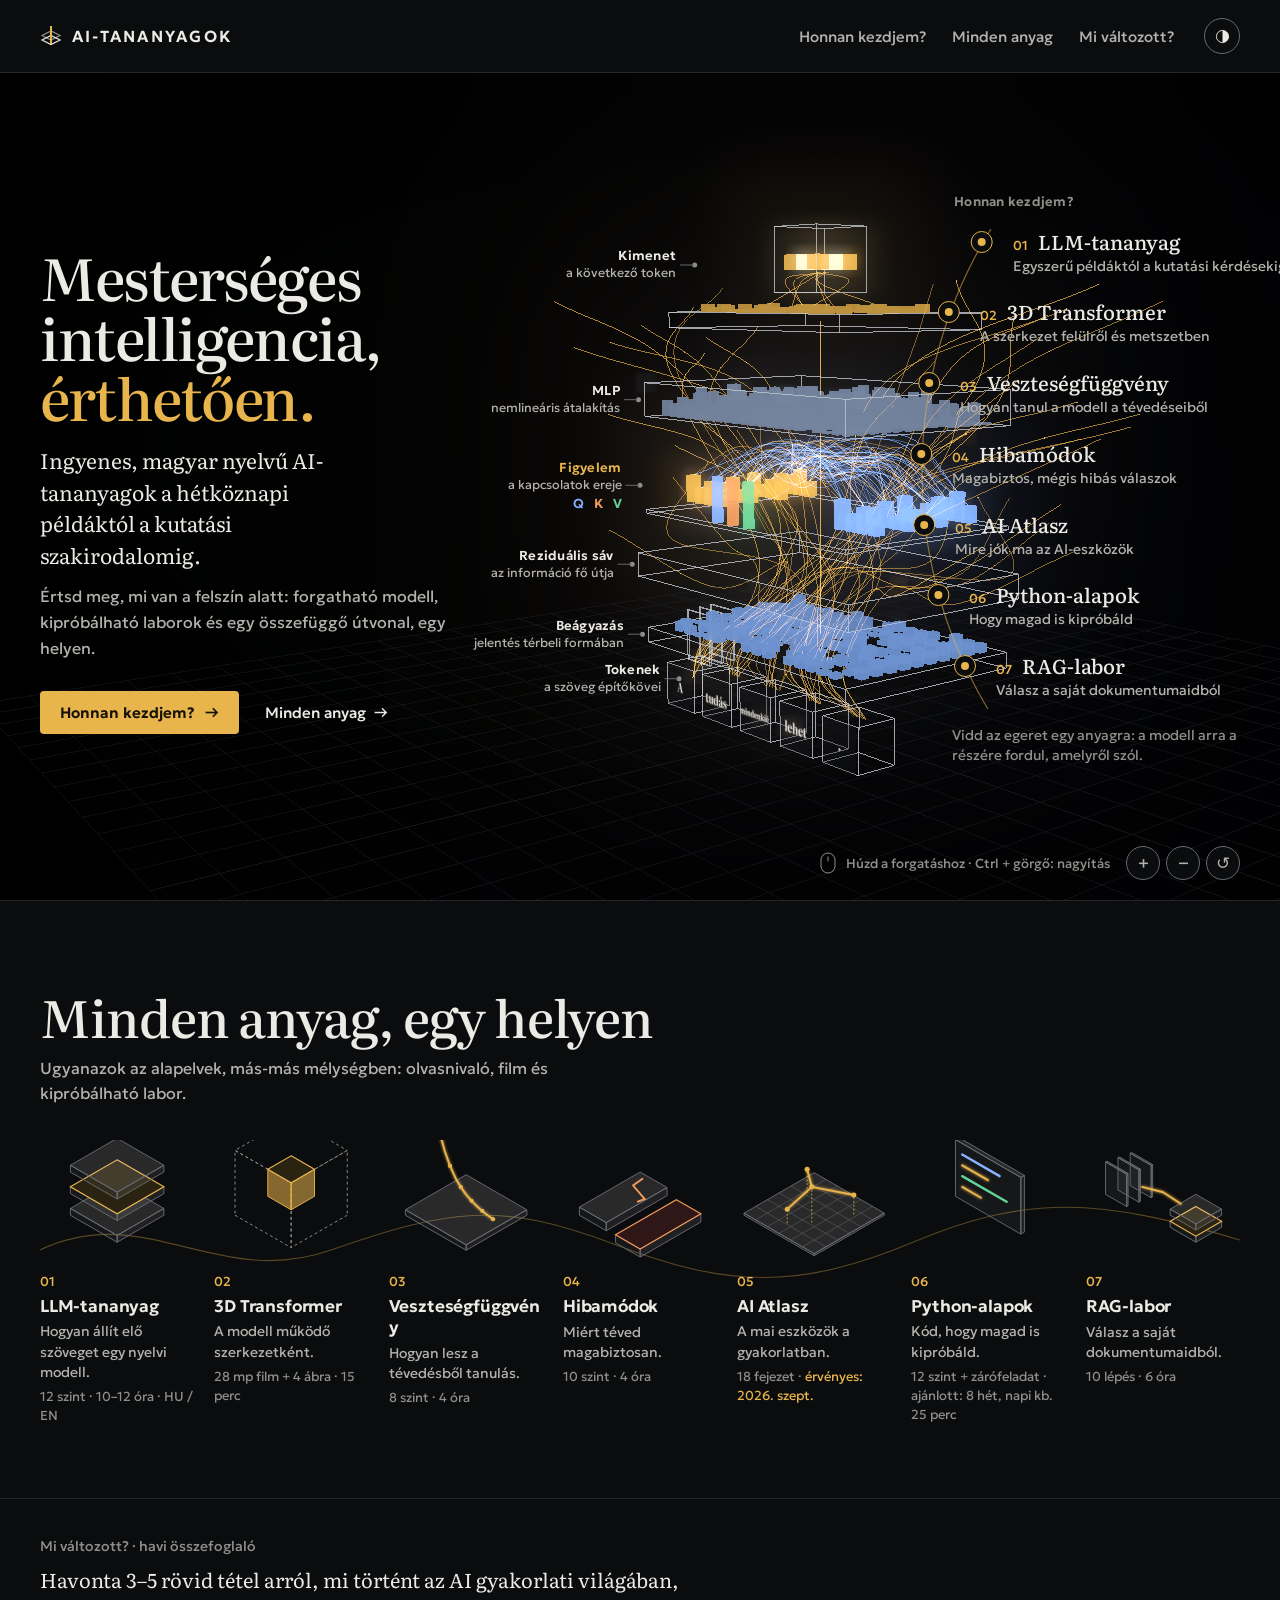
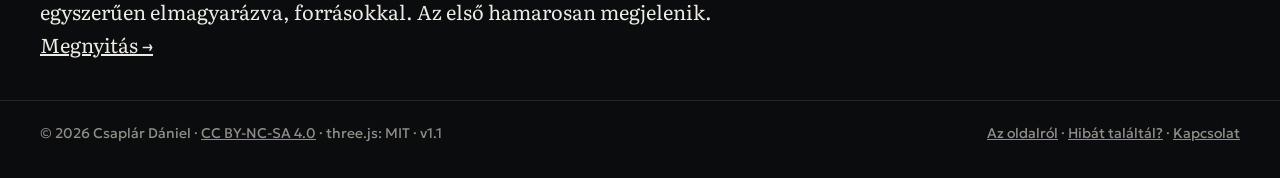
==== commit 9c4fd8e4: "Kis tételek: v1.1, 3D-melléklet, metrikánkénti tűrés, szóhasználat - közös oldalverzió v1.1 (lábléce" ====
--- a/index.html
+++ b/index.html
@@ -70,7 +70,7 @@
     <div class="all-head"><div><h2 id="all-t">Minden anyag, egy helyen</h2><p>Ugyanazok az alapelvek, más-más mélységben: olvasnivaló, film és kipróbálható labor.</p></div></div>
     <div style="position:relative">
       <svg class="flowline" viewBox="0 0 1360 120" preserveAspectRatio="none" aria-hidden="true"><path d="M0 70 C120 20 200 110 330 70 S520 20 650 64 S860 110 990 62 S1200 18 1360 60"/></svg>
-      <ul class="grid7"><li class="item"><a href="/llm-oktatoanyag/"><svg viewBox="0 0 160 130" role="img" aria-label="Egymásra rakott rétegek, közepén arany vonal"><defs><filter id="gw" x="-50%" y="-50%" width="200%" height="200%"><feGaussianBlur stdDeviation="1.6" result="b"/><feMerge><feMergeNode in="b"/><feMergeNode in="SourceGraphic"/></feMerge></filter></defs><path class="gl l" d="M31.5 78.0 L80.0 106.0 L80.0 99.0 L31.5 71.0 Z"/><path class="gl r" d="M128.5 78.0 L80.0 106.0 L80.0 99.0 L128.5 71.0 Z"/><path class="gl t" d="M80.0 43.0 L128.5 71.0 L80.0 99.0 L31.5 71.0 Z"/><path class="gl l" d="M31.5 55.6 L80.0 83.6 L80.0 76.6 L31.5 48.6 Z"/><path class="gl r" d="M128.5 55.6 L80.0 83.6 L80.0 76.6 L128.5 48.6 Z"/><path class="gd t" d="M80.0 20.6 L128.5 48.6 L80.0 76.6 L31.5 48.6 Z"/><path class="gl l" d="M31.5 33.2 L80.0 61.2 L80.0 54.2 L31.5 26.2 Z"/><path class="gl r" d="M128.5 33.2 L80.0 61.2 L80.0 54.2 L128.5 26.2 Z"/><path class="gl t" d="M80.0 -1.8 L128.5 26.2 L80.0 54.2 L31.5 26.2 Z"/><path class="au" d="M80.0 86.4 L80.0 5.2"/></svg><span class="num">01</span><h3>LLM-tananyag</h3><p>Hogyan jósol szót egy nyelvi modell.</p><div class="f">12 szint · 10–12 óra · HU / EN</div></a></li><li class="item"><a href="/transformer-3d/"><svg viewBox="0 0 160 130" role="img" aria-label="Átlátszó kocka, benne arany kocka"><path class="wf l" d="M21.8 78.0 L80.0 111.6 L80.0 44.4 L21.8 10.8 Z"/><path class="wf r" d="M138.2 78.0 L80.0 111.6 L80.0 44.4 L138.2 10.8 Z"/><path class="wf t" d="M80.0 -22.8 L138.2 10.8 L80.0 44.4 L21.8 10.8 Z"/><path class="gd l" d="M55.8 58.4 L80.0 72.4 L80.0 44.4 L55.8 30.4 Z"/><path class="gd r" d="M104.2 58.4 L80.0 72.4 L80.0 44.4 L104.2 30.4 Z"/><path class="gd t" d="M80.0 16.4 L104.2 30.4 L80.0 44.4 L55.8 30.4 Z"/></svg><span class="num">02</span><h3>3D Transformer</h3><p>A modell működő szerkezetként.</p><div class="f">28 mp film + 4 ábra · 15 perc</div></a></li><li class="item"><a href="/vesztesegfuggveny/"><svg viewBox="0 0 160 130" role="img" aria-label="Lapon csökkenő arany görbe"><path class="gl l" d="M17.0 78.0 L80.0 114.4 L80.0 108.8 L17.0 72.4 Z"/><path class="gl r" d="M143.0 78.0 L80.0 114.4 L80.0 108.8 L143.0 72.4 Z"/><path class="gl t" d="M80.0 36.0 L143.0 72.4 L80.0 108.8 L17.0 72.4 Z"/><path class="au" d="M52.1 -9.5 L57.7 11.2 L63.3 26.9 L68.8 39.1 L74.4 48.7 L80.0 56.6 L85.6 63.1 L91.2 68.7 L96.7 73.6 L102.3 78.0 L107.9 82.1"/><circle class="dot" cx="52.1" cy="-9.5" r="2.2"/><circle class="dot" cx="63.3" cy="26.9" r="2.2"/><circle class="dot" cx="74.4" cy="48.7" r="2.2"/><circle class="dot" cx="85.6" cy="63.1" r="2.2"/><circle class="dot" cx="96.7" cy="73.6" r="2.2"/><circle class="dot" cx="107.9" cy="82.1" r="2.2"/></svg><span class="num">03</span><h3>Veszteségfüggvény</h3><p>Hogyan lesz a tévedésből tanulás.</p><div class="f">8 szint · 4 óra</div></a></li><li class="item"><a href="/hibamodok/"><svg viewBox="0 0 160 130" role="img" aria-label="Kettétört réteg, borostyán repedéssel"><path class="gl l" d="M17.0 78.0 L44.8 94.1 L44.8 85.7 L17.0 69.6 Z"/><path class="gl r" d="M107.9 57.7 L44.8 94.1 L44.8 85.7 L107.9 49.3 Z"/><path class="gl t" d="M80.0 33.2 L107.9 49.3 L44.8 85.7 L17.0 69.6 Z"/><path class="gl l" d="M54.5 106.7 L80.0 121.4 L80.0 113.0 L54.5 98.3 Z"/><path class="gl r" d="M143.0 85.0 L80.0 121.4 L80.0 113.0 L143.0 76.6 Z"/><path class="wn t" d="M117.6 61.9 L143.0 76.6 L80.0 113.0 L54.5 98.3 Z"/><path class="kl" d="M82.4 40.2 L72.7 47.2 L84.8 61.2 L77.6 64.0"/></svg><span class="num">04</span><h3>Hibamódok</h3><p>Miért téved magabiztosan.</p><div class="f">10 szint · 4 óra</div></a></li><li class="item"><a href="/ai-atlasz/"><svg viewBox="0 0 160 130" role="img" aria-label="Térkép-rács összekötött arany pontokkal"><path class="gl l" d="M7.3 78.0 L80.0 120.0 L80.0 117.9 L7.3 75.9 Z"/><path class="gl r" d="M152.7 78.0 L80.0 120.0 L80.0 117.9 L152.7 75.9 Z"/><path class="gl t" d="M80.0 33.9 L152.7 75.9 L80.0 117.9 L7.3 75.9 Z"/><path class="gr" d="M92.1 40.8 L19.4 82.8"/><path class="gr" d="M67.9 40.8 L140.6 82.8"/><path class="gr" d="M104.2 47.8 L31.5 89.8"/><path class="gr" d="M55.8 47.8 L128.5 89.8"/><path class="gr" d="M116.4 54.8 L43.6 96.8"/><path class="gr" d="M43.6 54.8 L116.4 96.8"/><path class="gr" d="M128.5 61.8 L55.8 103.8"/><path class="gr" d="M31.5 61.8 L104.2 103.8"/><path class="gr" d="M140.6 68.8 L67.9 110.8"/><path class="gr" d="M19.4 68.8 L92.1 110.8"/><path class="au" d="M72.7 30.4 L77.6 48.6 L121.2 57.0"/><path class="au" d="M77.6 48.6 L52.1 71.7"/><path class="pin" d="M72.7 54.8 L72.7 30.4"/><circle class="dot" cx="72.7" cy="30.4" r="2.6"/><path class="pin" d="M77.6 85.6 L77.6 48.6"/><circle class="dot" cx="77.6" cy="48.6" r="2.6"/><path class="pin" d="M121.2 77.2 L121.2 57.0"/><circle class="dot" cx="121.2" cy="57.0" r="2.6"/><path class="pin" d="M52.1 86.3 L52.1 71.7"/><circle class="dot" cx="52.1" cy="71.7" r="2.6"/></svg><span class="num">05</span><h3>AI Atlasz</h3><p>A mai eszközök a gyakorlatban.</p><div class="f">18 fejezet · <span class=fresh>érvényes: 2026. szept.</span></div></a></li><li class="item"><a href="/python-alapok/"><svg viewBox="0 0 160 130" role="img" aria-label="Kódablak színes sorokkal"><path class="gl l" d="M46.1 58.4 L113.9 97.6 L113.9 38.8 L46.1 -0.4 Z"/><path class="gl r" d="M117.6 95.5 L113.9 97.6 L113.9 38.8 L117.6 36.7 Z"/><path class="gl t" d="M49.7 -2.5 L117.6 36.7 L113.9 38.8 L46.1 -0.4 Z"/><path class="cq" d="M53.1 15.1 L91.9 37.5"/><path class="au" d="M53.1 26.3 L79.8 41.7"/><path class="cv" d="M53.1 37.5 L99.2 64.1"/><path class="au" d="M53.1 48.7 L72.5 59.9"/></svg><span class="num">06</span><h3>Python-alapok</h3><p>Kód, hogy magad is kipróbáld.</p><div class="f">12 szint + zárófeladat · ajánlott: 8 hét, napi kb. 25 perc</div></a></li><li class="item"><a href="/rag-labor/"><svg viewBox="0 0 160 130" role="img" aria-label="Dokumentumok egy rétegkötegbe futnak"><path class="gl l" d="M20.3 56.4 L42.2 69.0 L42.2 35.4 L20.3 22.8 Z"/><path class="gl r" d="M43.6 68.2 L42.2 69.0 L42.2 35.4 L43.6 34.6 Z"/><path class="gl t" d="M21.8 22.0 L43.6 34.6 L42.2 35.4 L20.3 22.8 Z"/><path class="gl l" d="M33.1 51.9 L54.9 64.5 L54.9 30.9 L33.1 18.3 Z"/><path class="gl r" d="M56.4 63.6 L54.9 64.5 L54.9 30.9 L56.4 30.1 Z"/><path class="gl t" d="M34.5 17.5 L56.4 30.1 L54.9 30.9 L33.1 18.3 Z"/><path class="gl l" d="M45.8 47.3 L67.6 59.9 L67.6 26.3 L45.8 13.7 Z"/><path class="gl r" d="M69.1 59.1 L67.6 59.9 L67.6 26.3 L69.1 25.5 Z"/><path class="gl t" d="M47.3 12.9 L69.1 25.5 L67.6 26.3 L45.8 13.7 Z"/><path class="gl l" d="M87.3 90.6 L113.9 106.0 L113.9 99.7 L87.3 84.3 Z"/><path class="gl r" d="M140.6 90.6 L113.9 106.0 L113.9 99.7 L140.6 84.3 Z"/><path class="gd t" d="M113.9 68.9 L140.6 84.3 L113.9 99.7 L87.3 84.3 Z"/><path class="gl l" d="M87.3 78.0 L113.9 93.4 L113.9 87.1 L87.3 71.7 Z"/><path class="gl r" d="M140.6 78.0 L113.9 93.4 L113.9 87.1 L140.6 71.7 Z"/><path class="gl t" d="M113.9 56.3 L140.6 71.7 L113.9 87.1 L87.3 71.7 Z"/><path class="au" d="M58.2 48.6 L80.0 54.2 L98.2 66.1"/></svg><span class="num">07</span><h3>RAG-labor</h3><p>Válasz a saját dokumentumaidból.</p><div class="f">10 lépés · 6 óra</div></a></li></ul>
+      <ul class="grid7"><li class="item"><a href="/llm-oktatoanyag/"><svg viewBox="0 0 160 130" role="img" aria-label="Egymásra rakott rétegek, közepén arany vonal"><defs><filter id="gw" x="-50%" y="-50%" width="200%" height="200%"><feGaussianBlur stdDeviation="1.6" result="b"/><feMerge><feMergeNode in="b"/><feMergeNode in="SourceGraphic"/></feMerge></filter></defs><path class="gl l" d="M31.5 78.0 L80.0 106.0 L80.0 99.0 L31.5 71.0 Z"/><path class="gl r" d="M128.5 78.0 L80.0 106.0 L80.0 99.0 L128.5 71.0 Z"/><path class="gl t" d="M80.0 43.0 L128.5 71.0 L80.0 99.0 L31.5 71.0 Z"/><path class="gl l" d="M31.5 55.6 L80.0 83.6 L80.0 76.6 L31.5 48.6 Z"/><path class="gl r" d="M128.5 55.6 L80.0 83.6 L80.0 76.6 L128.5 48.6 Z"/><path class="gd t" d="M80.0 20.6 L128.5 48.6 L80.0 76.6 L31.5 48.6 Z"/><path class="gl l" d="M31.5 33.2 L80.0 61.2 L80.0 54.2 L31.5 26.2 Z"/><path class="gl r" d="M128.5 33.2 L80.0 61.2 L80.0 54.2 L128.5 26.2 Z"/><path class="gl t" d="M80.0 -1.8 L128.5 26.2 L80.0 54.2 L31.5 26.2 Z"/><path class="au" d="M80.0 86.4 L80.0 5.2"/></svg><span class="num">01</span><h3>LLM-tananyag</h3><p>Hogyan állít elő szöveget egy nyelvi modell.</p><div class="f">12 szint · 10–12 óra · HU / EN</div></a></li><li class="item"><a href="/transformer-3d/"><svg viewBox="0 0 160 130" role="img" aria-label="Átlátszó kocka, benne arany kocka"><path class="wf l" d="M21.8 78.0 L80.0 111.6 L80.0 44.4 L21.8 10.8 Z"/><path class="wf r" d="M138.2 78.0 L80.0 111.6 L80.0 44.4 L138.2 10.8 Z"/><path class="wf t" d="M80.0 -22.8 L138.2 10.8 L80.0 44.4 L21.8 10.8 Z"/><path class="gd l" d="M55.8 58.4 L80.0 72.4 L80.0 44.4 L55.8 30.4 Z"/><path class="gd r" d="M104.2 58.4 L80.0 72.4 L80.0 44.4 L104.2 30.4 Z"/><path class="gd t" d="M80.0 16.4 L104.2 30.4 L80.0 44.4 L55.8 30.4 Z"/></svg><span class="num">02</span><h3>3D Transformer</h3><p>A modell működő szerkezetként.</p><div class="f">28 mp film + 4 ábra · 15 perc</div></a></li><li class="item"><a href="/vesztesegfuggveny/"><svg viewBox="0 0 160 130" role="img" aria-label="Lapon csökkenő arany görbe"><path class="gl l" d="M17.0 78.0 L80.0 114.4 L80.0 108.8 L17.0 72.4 Z"/><path class="gl r" d="M143.0 78.0 L80.0 114.4 L80.0 108.8 L143.0 72.4 Z"/><path class="gl t" d="M80.0 36.0 L143.0 72.4 L80.0 108.8 L17.0 72.4 Z"/><path class="au" d="M52.1 -9.5 L57.7 11.2 L63.3 26.9 L68.8 39.1 L74.4 48.7 L80.0 56.6 L85.6 63.1 L91.2 68.7 L96.7 73.6 L102.3 78.0 L107.9 82.1"/><circle class="dot" cx="52.1" cy="-9.5" r="2.2"/><circle class="dot" cx="63.3" cy="26.9" r="2.2"/><circle class="dot" cx="74.4" cy="48.7" r="2.2"/><circle class="dot" cx="85.6" cy="63.1" r="2.2"/><circle class="dot" cx="96.7" cy="73.6" r="2.2"/><circle class="dot" cx="107.9" cy="82.1" r="2.2"/></svg><span class="num">03</span><h3>Veszteségfüggvény</h3><p>Hogyan lesz a tévedésből tanulás.</p><div class="f">8 szint · 4 óra</div></a></li><li class="item"><a href="/hibamodok/"><svg viewBox="0 0 160 130" role="img" aria-label="Kettétört réteg, borostyán repedéssel"><path class="gl l" d="M17.0 78.0 L44.8 94.1 L44.8 85.7 L17.0 69.6 Z"/><path class="gl r" d="M107.9 57.7 L44.8 94.1 L44.8 85.7 L107.9 49.3 Z"/><path class="gl t" d="M80.0 33.2 L107.9 49.3 L44.8 85.7 L17.0 69.6 Z"/><path class="gl l" d="M54.5 106.7 L80.0 121.4 L80.0 113.0 L54.5 98.3 Z"/><path class="gl r" d="M143.0 85.0 L80.0 121.4 L80.0 113.0 L143.0 76.6 Z"/><path class="wn t" d="M117.6 61.9 L143.0 76.6 L80.0 113.0 L54.5 98.3 Z"/><path class="kl" d="M82.4 40.2 L72.7 47.2 L84.8 61.2 L77.6 64.0"/></svg><span class="num">04</span><h3>Hibamódok</h3><p>Miért téved magabiztosan.</p><div class="f">10 szint · 4 óra</div></a></li><li class="item"><a href="/ai-atlasz/"><svg viewBox="0 0 160 130" role="img" aria-label="Térkép-rács összekötött arany pontokkal"><path class="gl l" d="M7.3 78.0 L80.0 120.0 L80.0 117.9 L7.3 75.9 Z"/><path class="gl r" d="M152.7 78.0 L80.0 120.0 L80.0 117.9 L152.7 75.9 Z"/><path class="gl t" d="M80.0 33.9 L152.7 75.9 L80.0 117.9 L7.3 75.9 Z"/><path class="gr" d="M92.1 40.8 L19.4 82.8"/><path class="gr" d="M67.9 40.8 L140.6 82.8"/><path class="gr" d="M104.2 47.8 L31.5 89.8"/><path class="gr" d="M55.8 47.8 L128.5 89.8"/><path class="gr" d="M116.4 54.8 L43.6 96.8"/><path class="gr" d="M43.6 54.8 L116.4 96.8"/><path class="gr" d="M128.5 61.8 L55.8 103.8"/><path class="gr" d="M31.5 61.8 L104.2 103.8"/><path class="gr" d="M140.6 68.8 L67.9 110.8"/><path class="gr" d="M19.4 68.8 L92.1 110.8"/><path class="au" d="M72.7 30.4 L77.6 48.6 L121.2 57.0"/><path class="au" d="M77.6 48.6 L52.1 71.7"/><path class="pin" d="M72.7 54.8 L72.7 30.4"/><circle class="dot" cx="72.7" cy="30.4" r="2.6"/><path class="pin" d="M77.6 85.6 L77.6 48.6"/><circle class="dot" cx="77.6" cy="48.6" r="2.6"/><path class="pin" d="M121.2 77.2 L121.2 57.0"/><circle class="dot" cx="121.2" cy="57.0" r="2.6"/><path class="pin" d="M52.1 86.3 L52.1 71.7"/><circle class="dot" cx="52.1" cy="71.7" r="2.6"/></svg><span class="num">05</span><h3>AI Atlasz</h3><p>A mai eszközök a gyakorlatban.</p><div class="f">18 fejezet · <span class=fresh>érvényes: 2026. szept.</span></div></a></li><li class="item"><a href="/python-alapok/"><svg viewBox="0 0 160 130" role="img" aria-label="Kódablak színes sorokkal"><path class="gl l" d="M46.1 58.4 L113.9 97.6 L113.9 38.8 L46.1 -0.4 Z"/><path class="gl r" d="M117.6 95.5 L113.9 97.6 L113.9 38.8 L117.6 36.7 Z"/><path class="gl t" d="M49.7 -2.5 L117.6 36.7 L113.9 38.8 L46.1 -0.4 Z"/><path class="cq" d="M53.1 15.1 L91.9 37.5"/><path class="au" d="M53.1 26.3 L79.8 41.7"/><path class="cv" d="M53.1 37.5 L99.2 64.1"/><path class="au" d="M53.1 48.7 L72.5 59.9"/></svg><span class="num">06</span><h3>Python-alapok</h3><p>Kód, hogy magad is kipróbáld.</p><div class="f">12 szint + zárófeladat · ajánlott: 8 hét, napi kb. 25 perc</div></a></li><li class="item"><a href="/rag-labor/"><svg viewBox="0 0 160 130" role="img" aria-label="Dokumentumok egy rétegkötegbe futnak"><path class="gl l" d="M20.3 56.4 L42.2 69.0 L42.2 35.4 L20.3 22.8 Z"/><path class="gl r" d="M43.6 68.2 L42.2 69.0 L42.2 35.4 L43.6 34.6 Z"/><path class="gl t" d="M21.8 22.0 L43.6 34.6 L42.2 35.4 L20.3 22.8 Z"/><path class="gl l" d="M33.1 51.9 L54.9 64.5 L54.9 30.9 L33.1 18.3 Z"/><path class="gl r" d="M56.4 63.6 L54.9 64.5 L54.9 30.9 L56.4 30.1 Z"/><path class="gl t" d="M34.5 17.5 L56.4 30.1 L54.9 30.9 L33.1 18.3 Z"/><path class="gl l" d="M45.8 47.3 L67.6 59.9 L67.6 26.3 L45.8 13.7 Z"/><path class="gl r" d="M69.1 59.1 L67.6 59.9 L67.6 26.3 L69.1 25.5 Z"/><path class="gl t" d="M47.3 12.9 L69.1 25.5 L67.6 26.3 L45.8 13.7 Z"/><path class="gl l" d="M87.3 90.6 L113.9 106.0 L113.9 99.7 L87.3 84.3 Z"/><path class="gl r" d="M140.6 90.6 L113.9 106.0 L113.9 99.7 L140.6 84.3 Z"/><path class="gd t" d="M113.9 68.9 L140.6 84.3 L113.9 99.7 L87.3 84.3 Z"/><path class="gl l" d="M87.3 78.0 L113.9 93.4 L113.9 87.1 L87.3 71.7 Z"/><path class="gl r" d="M140.6 78.0 L113.9 93.4 L113.9 87.1 L140.6 71.7 Z"/><path class="gl t" d="M113.9 56.3 L140.6 71.7 L113.9 87.1 L87.3 71.7 Z"/><path class="au" d="M58.2 48.6 L80.0 54.2 L98.2 66.1"/></svg><span class="num">07</span><h3>RAG-labor</h3><p>Válasz a saját dokumentumaidból.</p><div class="f">10 lépés · 6 óra</div></a></li></ul>
     </div>
   </div>
 </section>
@@ -90,7 +90,7 @@
 })();
 </script>
 </main>
-<footer class="wrap foot"><span>© 2026 Csaplár Dániel · <a href="https://creativecommons.org/licenses/by-nc-sa/4.0/deed.hu" rel="license">CC BY-NC-SA 4.0</a> · three.js: MIT · v1.0</span><span><a href="/az-oldalrol/">Az oldalról</a> · <a href="mailto:csaplar.d@gmail.com?subject=Hibajelz%C3%A9s%3A%20nyit%C3%B3oldal">Hibát találtál?</a> · <a href="mailto:csaplar.d@gmail.com">Kapcsolat</a></span></footer>
+<footer class="wrap foot"><span>© 2026 Csaplár Dániel · <a href="https://creativecommons.org/licenses/by-nc-sa/4.0/deed.hu" rel="license">CC BY-NC-SA 4.0</a> · three.js: MIT · v1.1</span><span><a href="/az-oldalrol/">Az oldalról</a> · <a href="mailto:csaplar.d@gmail.com?subject=Hibajelz%C3%A9s%3A%20nyit%C3%B3oldal">Hibát találtál?</a> · <a href="mailto:csaplar.d@gmail.com">Kapcsolat</a></span></footer>
 <script type="module" src="/assets/nyito/main.js"></script>
 <!-- ────────────────────────────────────────────────────────────────
      GoatCounter — süti nélküli, IP-tárolás nélküli látogatásszámláló.
--- a/assets/nyito/nyito.css
+++ b/assets/nyito/nyito.css
@@ -106,7 +106,7 @@
 #route-say{margin:18px 0 0 42px;font:400 14px/1.45 var(--ui);color:var(--ink-3);max-width:32ch;min-height:4.4em}
 
 /* keskenyebb kijelzők: a modell a szöveg alá kerül */
-@media (max-width:1099px){
+@media (max-width:1279.98px){
   .hero{min-height:0;overflow:visible}
   .hero::before{display:none}
   .hero-grid{display:block;padding-top:36px;padding-bottom:0}
@@ -169,5 +169,5 @@
 .tilt[aria-checked="true"]{color:var(--ink)}
 .tilt[aria-checked="true"] .tilt-sw{border-color:var(--gold);background:var(--gold-wash)}
 .tilt[aria-checked="true"] .tilt-sw::after{transform:translateX(12px);background:var(--gold)}
-@media (min-width:1100px){.tilt{top:auto;bottom:64px}}
+@media (min-width:1280px){.tilt{top:auto;bottom:64px}}
 .tilt:disabled{cursor:default;color:var(--ink-3)}
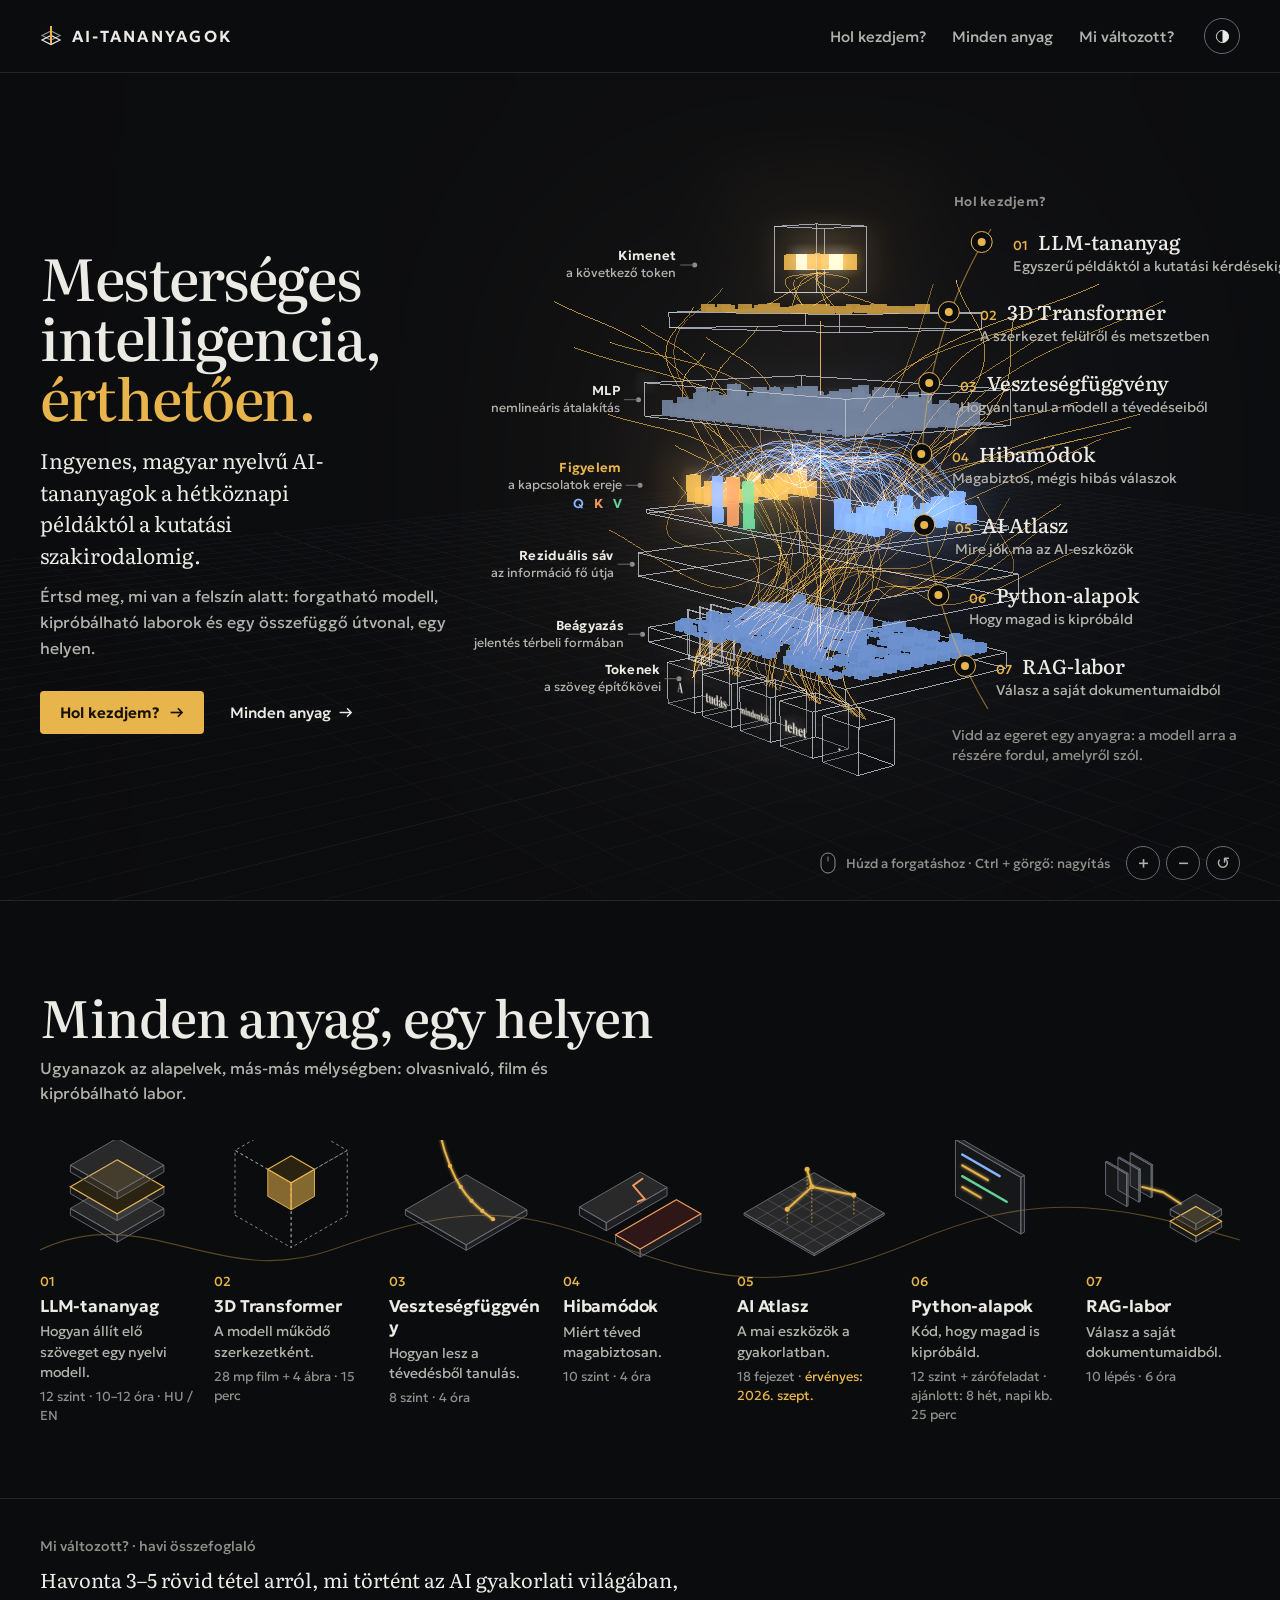
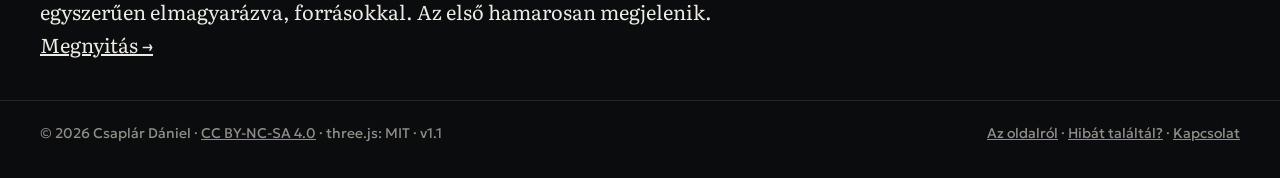
==== commit d3de4122: "Széles kijelző: teljes szélességű 3D vászon, egyező háttér; Hol kezdjem? - 1280 px-től a vászon a te" ====
--- a/index.html
+++ b/index.html
@@ -27,7 +27,7 @@
 <body>
 <header class="top">
   <a class="brand" href="/"><svg viewBox="0 0 22 22" aria-hidden="true"><path d="M2 15l9 4.5 9-4.5-9-4.5z" fill="none" stroke="currentColor" stroke-width="1.2"/><path d="M2 10.5l9 4.5 9-4.5-9-4.5z" fill="none" stroke="currentColor" stroke-width="1.2" opacity=".6"/><path d="M11 1v18" stroke="var(--gold)" stroke-width="2"/></svg>AI-tananyagok</a>
-  <nav aria-label="Fő navigáció"><a href="#honnan">Honnan kezdjem?</a><a href="#minden">Minden anyag</a><a href="#valtozas">Mi változott?</a></nav>
+  <nav aria-label="Fő navigáció"><a href="#honnan">Hol kezdjem?</a><a href="#minden">Minden anyag</a><a href="#valtozas">Mi változott?</a></nav>
   <button class="theme" type="button" data-theme-toggle aria-label="Színtéma váltása"><svg viewBox="0 0 16 16" aria-hidden="true"><circle cx="8" cy="8" r="6.5" fill="none" stroke="currentColor"/><path d="M8 1.5a6.5 6.5 0 0 1 0 13z" fill="currentColor"/></svg></button>
 </header>
 
@@ -41,7 +41,7 @@
       </div>
       <p class="sub">Ingyenes, magyar nyelvű AI-tananyagok a hétköznapi példáktól a kutatási szakirodalomig.</p>
       <p class="sub2">Értsd meg, mi van a felszín alatt: forgatható modell, kipróbálható laborok és egy összefüggő útvonal, egy helyen.</p>
-      <div class="cta"><a class="btn" href="#honnan">Honnan kezdjem? <span aria-hidden="true">→</span></a><a class="lnk" href="#minden">Minden anyag <span aria-hidden="true">→</span></a></div>
+      <div class="cta"><a class="btn" href="#honnan">Hol kezdjem? <span aria-hidden="true">→</span></a><a class="lnk" href="#minden">Minden anyag <span aria-hidden="true">→</span></a></div>
     </div>
     <div class="mid" id="model">
       <button class="tilt" id="tilt" type="button" role="switch" aria-checked="false" hidden><span class="tilt-sw" aria-hidden="true"></span>Mozgásérzékelés be</button>
@@ -49,7 +49,7 @@
         <span class="zoom" role="group" aria-label="Modell nagyítása"><button type="button" data-zoom="in" aria-label="Nagyítás">+</button><button type="button" data-zoom="out" aria-label="Kicsinyítés">−</button><button type="button" data-zoom="reset" aria-label="Vissza az alapnézetbe">↺</button></span></div>
     </div>
     <div class="route-col" id="honnan">
-      <h2>Honnan kezdjem?</h2>
+      <h2>Hol kezdjem?</h2>
       <svg id="route-arc" aria-hidden="true"></svg>
       <ol id="route">
         <li data-view="llm" data-say="Az LLM-tananyag végigmegy az egész modellen: a tokenektől a figyelmen át a kimenetig."><a href="/llm-oktatoanyag/"><span class="node" aria-hidden="true"></span><span><span class="n">01</span><span class="ti">LLM-tananyag</span></span><span class="su">Egyszerű példáktól a kutatási kérdésekig</span></a></li>
--- a/assets/nyito/nyito.css
+++ b/assets/nyito/nyito.css
@@ -170,4 +170,10 @@
 .tilt[aria-checked="true"] .tilt-sw{border-color:var(--gold);background:var(--gold-wash)}
 .tilt[aria-checked="true"] .tilt-sw::after{transform:translateX(12px);background:var(--gold)}
 @media (min-width:1280px){.tilt{top:auto;bottom:64px}}
+/* széles kijelzőn a 3D vászon a teljes képernyőszélességet kitölti (a .hero-hoz igazodik),
+   a szöveg és az útvonal marad a középső, legfeljebb 1440 px széles sávban */
+@media (min-width:1280px){
+  .hero-grid{position:static}
+  .hint,.tilt{right:max(var(--pad),calc((100% - 1440px) / 2 + var(--pad)))}
+}
 .tilt:disabled{cursor:default;color:var(--ink-3)}
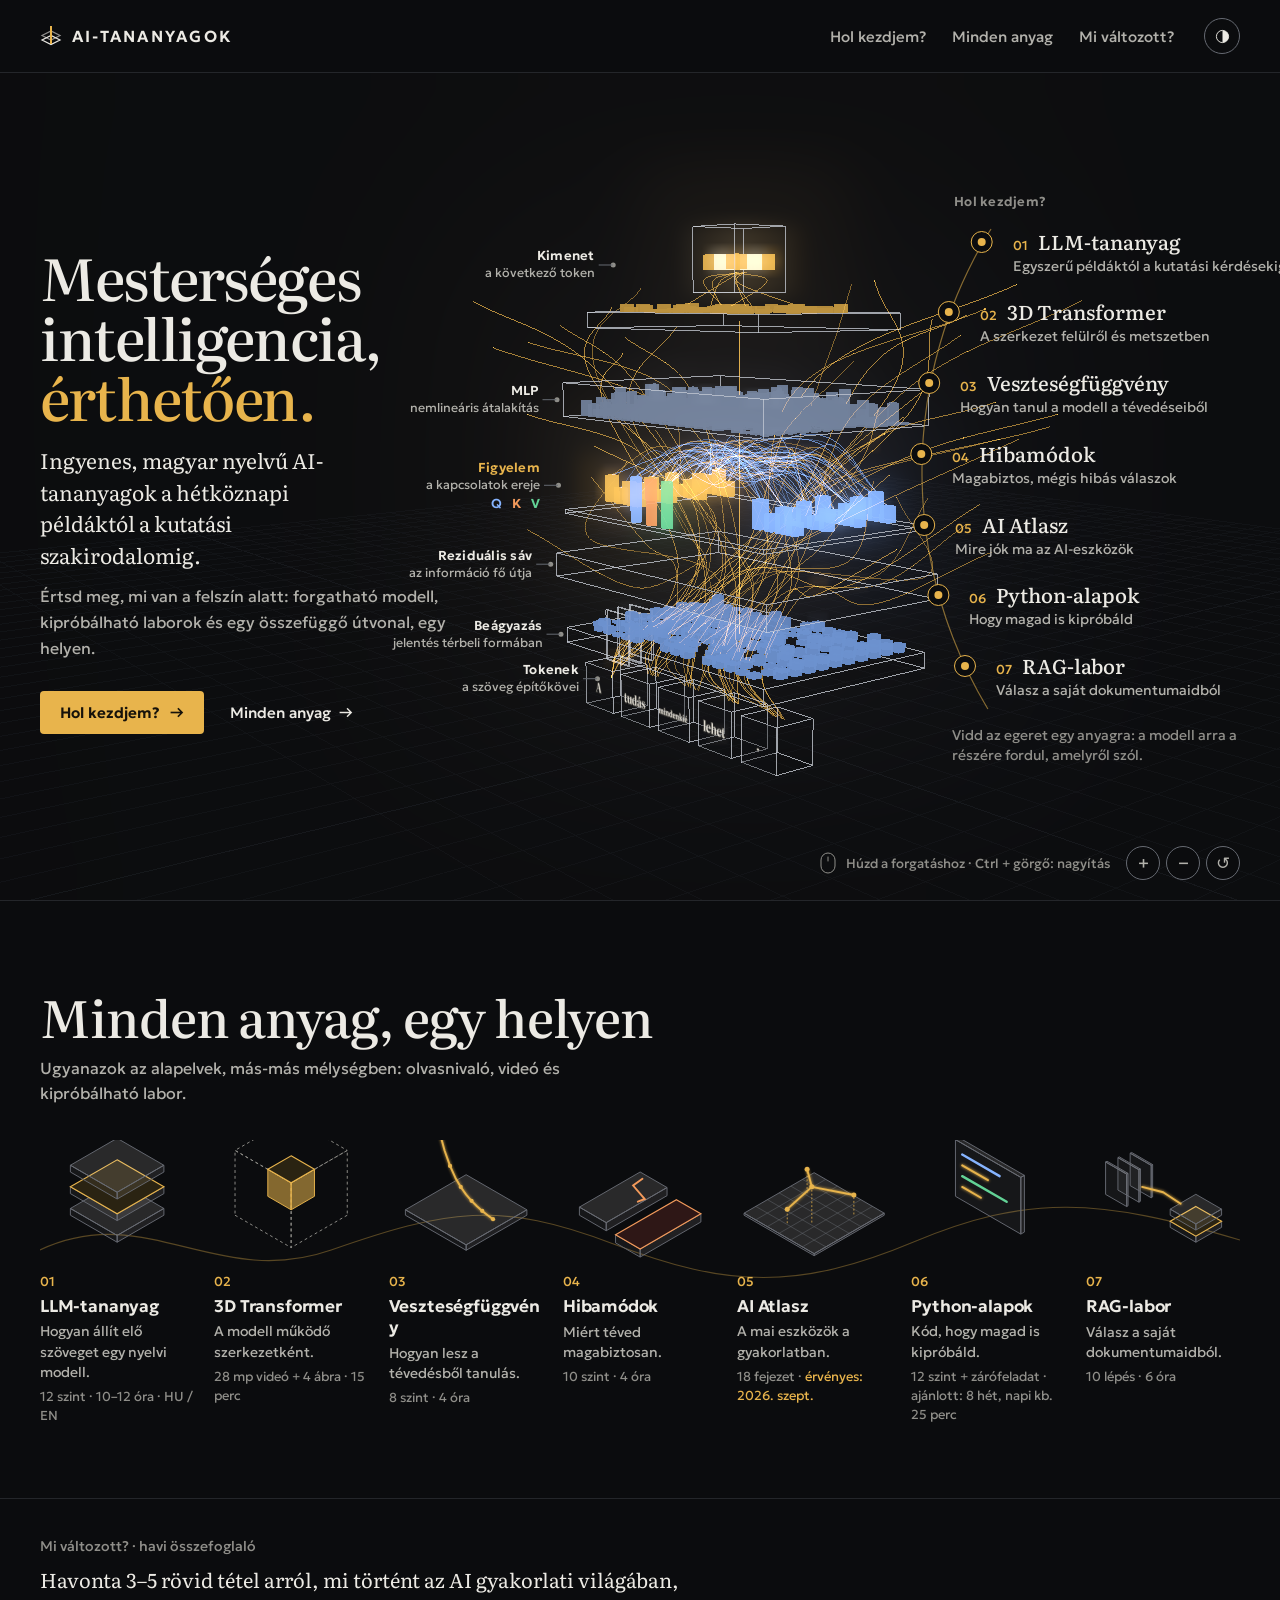
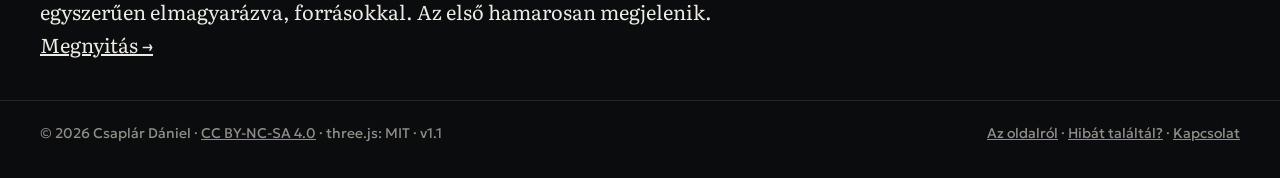
==== commit 2b10b4cb: "„film” helyett „videó” a látható szövegekben Co-Authored-By: Claude Opus 5.5 <noreply@anthropic.com>" ====
--- a/index.html
+++ b/index.html
@@ -67,10 +67,10 @@
 
 <section class="all" id="minden" aria-labelledby="all-t">
   <div class="wrap">
-    <div class="all-head"><div><h2 id="all-t">Minden anyag, egy helyen</h2><p>Ugyanazok az alapelvek, más-más mélységben: olvasnivaló, film és kipróbálható labor.</p></div></div>
+    <div class="all-head"><div><h2 id="all-t">Minden anyag, egy helyen</h2><p>Ugyanazok az alapelvek, más-más mélységben: olvasnivaló, videó és kipróbálható labor.</p></div></div>
     <div style="position:relative">
       <svg class="flowline" viewBox="0 0 1360 120" preserveAspectRatio="none" aria-hidden="true"><path d="M0 70 C120 20 200 110 330 70 S520 20 650 64 S860 110 990 62 S1200 18 1360 60"/></svg>
-      <ul class="grid7"><li class="item"><a href="/llm-oktatoanyag/"><svg viewBox="0 0 160 130" role="img" aria-label="Egymásra rakott rétegek, közepén arany vonal"><defs><filter id="gw" x="-50%" y="-50%" width="200%" height="200%"><feGaussianBlur stdDeviation="1.6" result="b"/><feMerge><feMergeNode in="b"/><feMergeNode in="SourceGraphic"/></feMerge></filter></defs><path class="gl l" d="M31.5 78.0 L80.0 106.0 L80.0 99.0 L31.5 71.0 Z"/><path class="gl r" d="M128.5 78.0 L80.0 106.0 L80.0 99.0 L128.5 71.0 Z"/><path class="gl t" d="M80.0 43.0 L128.5 71.0 L80.0 99.0 L31.5 71.0 Z"/><path class="gl l" d="M31.5 55.6 L80.0 83.6 L80.0 76.6 L31.5 48.6 Z"/><path class="gl r" d="M128.5 55.6 L80.0 83.6 L80.0 76.6 L128.5 48.6 Z"/><path class="gd t" d="M80.0 20.6 L128.5 48.6 L80.0 76.6 L31.5 48.6 Z"/><path class="gl l" d="M31.5 33.2 L80.0 61.2 L80.0 54.2 L31.5 26.2 Z"/><path class="gl r" d="M128.5 33.2 L80.0 61.2 L80.0 54.2 L128.5 26.2 Z"/><path class="gl t" d="M80.0 -1.8 L128.5 26.2 L80.0 54.2 L31.5 26.2 Z"/><path class="au" d="M80.0 86.4 L80.0 5.2"/></svg><span class="num">01</span><h3>LLM-tananyag</h3><p>Hogyan állít elő szöveget egy nyelvi modell.</p><div class="f">12 szint · 10–12 óra · HU / EN</div></a></li><li class="item"><a href="/transformer-3d/"><svg viewBox="0 0 160 130" role="img" aria-label="Átlátszó kocka, benne arany kocka"><path class="wf l" d="M21.8 78.0 L80.0 111.6 L80.0 44.4 L21.8 10.8 Z"/><path class="wf r" d="M138.2 78.0 L80.0 111.6 L80.0 44.4 L138.2 10.8 Z"/><path class="wf t" d="M80.0 -22.8 L138.2 10.8 L80.0 44.4 L21.8 10.8 Z"/><path class="gd l" d="M55.8 58.4 L80.0 72.4 L80.0 44.4 L55.8 30.4 Z"/><path class="gd r" d="M104.2 58.4 L80.0 72.4 L80.0 44.4 L104.2 30.4 Z"/><path class="gd t" d="M80.0 16.4 L104.2 30.4 L80.0 44.4 L55.8 30.4 Z"/></svg><span class="num">02</span><h3>3D Transformer</h3><p>A modell működő szerkezetként.</p><div class="f">28 mp film + 4 ábra · 15 perc</div></a></li><li class="item"><a href="/vesztesegfuggveny/"><svg viewBox="0 0 160 130" role="img" aria-label="Lapon csökkenő arany görbe"><path class="gl l" d="M17.0 78.0 L80.0 114.4 L80.0 108.8 L17.0 72.4 Z"/><path class="gl r" d="M143.0 78.0 L80.0 114.4 L80.0 108.8 L143.0 72.4 Z"/><path class="gl t" d="M80.0 36.0 L143.0 72.4 L80.0 108.8 L17.0 72.4 Z"/><path class="au" d="M52.1 -9.5 L57.7 11.2 L63.3 26.9 L68.8 39.1 L74.4 48.7 L80.0 56.6 L85.6 63.1 L91.2 68.7 L96.7 73.6 L102.3 78.0 L107.9 82.1"/><circle class="dot" cx="52.1" cy="-9.5" r="2.2"/><circle class="dot" cx="63.3" cy="26.9" r="2.2"/><circle class="dot" cx="74.4" cy="48.7" r="2.2"/><circle class="dot" cx="85.6" cy="63.1" r="2.2"/><circle class="dot" cx="96.7" cy="73.6" r="2.2"/><circle class="dot" cx="107.9" cy="82.1" r="2.2"/></svg><span class="num">03</span><h3>Veszteségfüggvény</h3><p>Hogyan lesz a tévedésből tanulás.</p><div class="f">8 szint · 4 óra</div></a></li><li class="item"><a href="/hibamodok/"><svg viewBox="0 0 160 130" role="img" aria-label="Kettétört réteg, borostyán repedéssel"><path class="gl l" d="M17.0 78.0 L44.8 94.1 L44.8 85.7 L17.0 69.6 Z"/><path class="gl r" d="M107.9 57.7 L44.8 94.1 L44.8 85.7 L107.9 49.3 Z"/><path class="gl t" d="M80.0 33.2 L107.9 49.3 L44.8 85.7 L17.0 69.6 Z"/><path class="gl l" d="M54.5 106.7 L80.0 121.4 L80.0 113.0 L54.5 98.3 Z"/><path class="gl r" d="M143.0 85.0 L80.0 121.4 L80.0 113.0 L143.0 76.6 Z"/><path class="wn t" d="M117.6 61.9 L143.0 76.6 L80.0 113.0 L54.5 98.3 Z"/><path class="kl" d="M82.4 40.2 L72.7 47.2 L84.8 61.2 L77.6 64.0"/></svg><span class="num">04</span><h3>Hibamódok</h3><p>Miért téved magabiztosan.</p><div class="f">10 szint · 4 óra</div></a></li><li class="item"><a href="/ai-atlasz/"><svg viewBox="0 0 160 130" role="img" aria-label="Térkép-rács összekötött arany pontokkal"><path class="gl l" d="M7.3 78.0 L80.0 120.0 L80.0 117.9 L7.3 75.9 Z"/><path class="gl r" d="M152.7 78.0 L80.0 120.0 L80.0 117.9 L152.7 75.9 Z"/><path class="gl t" d="M80.0 33.9 L152.7 75.9 L80.0 117.9 L7.3 75.9 Z"/><path class="gr" d="M92.1 40.8 L19.4 82.8"/><path class="gr" d="M67.9 40.8 L140.6 82.8"/><path class="gr" d="M104.2 47.8 L31.5 89.8"/><path class="gr" d="M55.8 47.8 L128.5 89.8"/><path class="gr" d="M116.4 54.8 L43.6 96.8"/><path class="gr" d="M43.6 54.8 L116.4 96.8"/><path class="gr" d="M128.5 61.8 L55.8 103.8"/><path class="gr" d="M31.5 61.8 L104.2 103.8"/><path class="gr" d="M140.6 68.8 L67.9 110.8"/><path class="gr" d="M19.4 68.8 L92.1 110.8"/><path class="au" d="M72.7 30.4 L77.6 48.6 L121.2 57.0"/><path class="au" d="M77.6 48.6 L52.1 71.7"/><path class="pin" d="M72.7 54.8 L72.7 30.4"/><circle class="dot" cx="72.7" cy="30.4" r="2.6"/><path class="pin" d="M77.6 85.6 L77.6 48.6"/><circle class="dot" cx="77.6" cy="48.6" r="2.6"/><path class="pin" d="M121.2 77.2 L121.2 57.0"/><circle class="dot" cx="121.2" cy="57.0" r="2.6"/><path class="pin" d="M52.1 86.3 L52.1 71.7"/><circle class="dot" cx="52.1" cy="71.7" r="2.6"/></svg><span class="num">05</span><h3>AI Atlasz</h3><p>A mai eszközök a gyakorlatban.</p><div class="f">18 fejezet · <span class=fresh>érvényes: 2026. szept.</span></div></a></li><li class="item"><a href="/python-alapok/"><svg viewBox="0 0 160 130" role="img" aria-label="Kódablak színes sorokkal"><path class="gl l" d="M46.1 58.4 L113.9 97.6 L113.9 38.8 L46.1 -0.4 Z"/><path class="gl r" d="M117.6 95.5 L113.9 97.6 L113.9 38.8 L117.6 36.7 Z"/><path class="gl t" d="M49.7 -2.5 L117.6 36.7 L113.9 38.8 L46.1 -0.4 Z"/><path class="cq" d="M53.1 15.1 L91.9 37.5"/><path class="au" d="M53.1 26.3 L79.8 41.7"/><path class="cv" d="M53.1 37.5 L99.2 64.1"/><path class="au" d="M53.1 48.7 L72.5 59.9"/></svg><span class="num">06</span><h3>Python-alapok</h3><p>Kód, hogy magad is kipróbáld.</p><div class="f">12 szint + zárófeladat · ajánlott: 8 hét, napi kb. 25 perc</div></a></li><li class="item"><a href="/rag-labor/"><svg viewBox="0 0 160 130" role="img" aria-label="Dokumentumok egy rétegkötegbe futnak"><path class="gl l" d="M20.3 56.4 L42.2 69.0 L42.2 35.4 L20.3 22.8 Z"/><path class="gl r" d="M43.6 68.2 L42.2 69.0 L42.2 35.4 L43.6 34.6 Z"/><path class="gl t" d="M21.8 22.0 L43.6 34.6 L42.2 35.4 L20.3 22.8 Z"/><path class="gl l" d="M33.1 51.9 L54.9 64.5 L54.9 30.9 L33.1 18.3 Z"/><path class="gl r" d="M56.4 63.6 L54.9 64.5 L54.9 30.9 L56.4 30.1 Z"/><path class="gl t" d="M34.5 17.5 L56.4 30.1 L54.9 30.9 L33.1 18.3 Z"/><path class="gl l" d="M45.8 47.3 L67.6 59.9 L67.6 26.3 L45.8 13.7 Z"/><path class="gl r" d="M69.1 59.1 L67.6 59.9 L67.6 26.3 L69.1 25.5 Z"/><path class="gl t" d="M47.3 12.9 L69.1 25.5 L67.6 26.3 L45.8 13.7 Z"/><path class="gl l" d="M87.3 90.6 L113.9 106.0 L113.9 99.7 L87.3 84.3 Z"/><path class="gl r" d="M140.6 90.6 L113.9 106.0 L113.9 99.7 L140.6 84.3 Z"/><path class="gd t" d="M113.9 68.9 L140.6 84.3 L113.9 99.7 L87.3 84.3 Z"/><path class="gl l" d="M87.3 78.0 L113.9 93.4 L113.9 87.1 L87.3 71.7 Z"/><path class="gl r" d="M140.6 78.0 L113.9 93.4 L113.9 87.1 L140.6 71.7 Z"/><path class="gl t" d="M113.9 56.3 L140.6 71.7 L113.9 87.1 L87.3 71.7 Z"/><path class="au" d="M58.2 48.6 L80.0 54.2 L98.2 66.1"/></svg><span class="num">07</span><h3>RAG-labor</h3><p>Válasz a saját dokumentumaidból.</p><div class="f">10 lépés · 6 óra</div></a></li></ul>
+      <ul class="grid7"><li class="item"><a href="/llm-oktatoanyag/"><svg viewBox="0 0 160 130" role="img" aria-label="Egymásra rakott rétegek, közepén arany vonal"><defs><filter id="gw" x="-50%" y="-50%" width="200%" height="200%"><feGaussianBlur stdDeviation="1.6" result="b"/><feMerge><feMergeNode in="b"/><feMergeNode in="SourceGraphic"/></feMerge></filter></defs><path class="gl l" d="M31.5 78.0 L80.0 106.0 L80.0 99.0 L31.5 71.0 Z"/><path class="gl r" d="M128.5 78.0 L80.0 106.0 L80.0 99.0 L128.5 71.0 Z"/><path class="gl t" d="M80.0 43.0 L128.5 71.0 L80.0 99.0 L31.5 71.0 Z"/><path class="gl l" d="M31.5 55.6 L80.0 83.6 L80.0 76.6 L31.5 48.6 Z"/><path class="gl r" d="M128.5 55.6 L80.0 83.6 L80.0 76.6 L128.5 48.6 Z"/><path class="gd t" d="M80.0 20.6 L128.5 48.6 L80.0 76.6 L31.5 48.6 Z"/><path class="gl l" d="M31.5 33.2 L80.0 61.2 L80.0 54.2 L31.5 26.2 Z"/><path class="gl r" d="M128.5 33.2 L80.0 61.2 L80.0 54.2 L128.5 26.2 Z"/><path class="gl t" d="M80.0 -1.8 L128.5 26.2 L80.0 54.2 L31.5 26.2 Z"/><path class="au" d="M80.0 86.4 L80.0 5.2"/></svg><span class="num">01</span><h3>LLM-tananyag</h3><p>Hogyan állít elő szöveget egy nyelvi modell.</p><div class="f">12 szint · 10–12 óra · HU / EN</div></a></li><li class="item"><a href="/transformer-3d/"><svg viewBox="0 0 160 130" role="img" aria-label="Átlátszó kocka, benne arany kocka"><path class="wf l" d="M21.8 78.0 L80.0 111.6 L80.0 44.4 L21.8 10.8 Z"/><path class="wf r" d="M138.2 78.0 L80.0 111.6 L80.0 44.4 L138.2 10.8 Z"/><path class="wf t" d="M80.0 -22.8 L138.2 10.8 L80.0 44.4 L21.8 10.8 Z"/><path class="gd l" d="M55.8 58.4 L80.0 72.4 L80.0 44.4 L55.8 30.4 Z"/><path class="gd r" d="M104.2 58.4 L80.0 72.4 L80.0 44.4 L104.2 30.4 Z"/><path class="gd t" d="M80.0 16.4 L104.2 30.4 L80.0 44.4 L55.8 30.4 Z"/></svg><span class="num">02</span><h3>3D Transformer</h3><p>A modell működő szerkezetként.</p><div class="f">28 mp videó + 4 ábra · 15 perc</div></a></li><li class="item"><a href="/vesztesegfuggveny/"><svg viewBox="0 0 160 130" role="img" aria-label="Lapon csökkenő arany görbe"><path class="gl l" d="M17.0 78.0 L80.0 114.4 L80.0 108.8 L17.0 72.4 Z"/><path class="gl r" d="M143.0 78.0 L80.0 114.4 L80.0 108.8 L143.0 72.4 Z"/><path class="gl t" d="M80.0 36.0 L143.0 72.4 L80.0 108.8 L17.0 72.4 Z"/><path class="au" d="M52.1 -9.5 L57.7 11.2 L63.3 26.9 L68.8 39.1 L74.4 48.7 L80.0 56.6 L85.6 63.1 L91.2 68.7 L96.7 73.6 L102.3 78.0 L107.9 82.1"/><circle class="dot" cx="52.1" cy="-9.5" r="2.2"/><circle class="dot" cx="63.3" cy="26.9" r="2.2"/><circle class="dot" cx="74.4" cy="48.7" r="2.2"/><circle class="dot" cx="85.6" cy="63.1" r="2.2"/><circle class="dot" cx="96.7" cy="73.6" r="2.2"/><circle class="dot" cx="107.9" cy="82.1" r="2.2"/></svg><span class="num">03</span><h3>Veszteségfüggvény</h3><p>Hogyan lesz a tévedésből tanulás.</p><div class="f">8 szint · 4 óra</div></a></li><li class="item"><a href="/hibamodok/"><svg viewBox="0 0 160 130" role="img" aria-label="Kettétört réteg, borostyán repedéssel"><path class="gl l" d="M17.0 78.0 L44.8 94.1 L44.8 85.7 L17.0 69.6 Z"/><path class="gl r" d="M107.9 57.7 L44.8 94.1 L44.8 85.7 L107.9 49.3 Z"/><path class="gl t" d="M80.0 33.2 L107.9 49.3 L44.8 85.7 L17.0 69.6 Z"/><path class="gl l" d="M54.5 106.7 L80.0 121.4 L80.0 113.0 L54.5 98.3 Z"/><path class="gl r" d="M143.0 85.0 L80.0 121.4 L80.0 113.0 L143.0 76.6 Z"/><path class="wn t" d="M117.6 61.9 L143.0 76.6 L80.0 113.0 L54.5 98.3 Z"/><path class="kl" d="M82.4 40.2 L72.7 47.2 L84.8 61.2 L77.6 64.0"/></svg><span class="num">04</span><h3>Hibamódok</h3><p>Miért téved magabiztosan.</p><div class="f">10 szint · 4 óra</div></a></li><li class="item"><a href="/ai-atlasz/"><svg viewBox="0 0 160 130" role="img" aria-label="Térkép-rács összekötött arany pontokkal"><path class="gl l" d="M7.3 78.0 L80.0 120.0 L80.0 117.9 L7.3 75.9 Z"/><path class="gl r" d="M152.7 78.0 L80.0 120.0 L80.0 117.9 L152.7 75.9 Z"/><path class="gl t" d="M80.0 33.9 L152.7 75.9 L80.0 117.9 L7.3 75.9 Z"/><path class="gr" d="M92.1 40.8 L19.4 82.8"/><path class="gr" d="M67.9 40.8 L140.6 82.8"/><path class="gr" d="M104.2 47.8 L31.5 89.8"/><path class="gr" d="M55.8 47.8 L128.5 89.8"/><path class="gr" d="M116.4 54.8 L43.6 96.8"/><path class="gr" d="M43.6 54.8 L116.4 96.8"/><path class="gr" d="M128.5 61.8 L55.8 103.8"/><path class="gr" d="M31.5 61.8 L104.2 103.8"/><path class="gr" d="M140.6 68.8 L67.9 110.8"/><path class="gr" d="M19.4 68.8 L92.1 110.8"/><path class="au" d="M72.7 30.4 L77.6 48.6 L121.2 57.0"/><path class="au" d="M77.6 48.6 L52.1 71.7"/><path class="pin" d="M72.7 54.8 L72.7 30.4"/><circle class="dot" cx="72.7" cy="30.4" r="2.6"/><path class="pin" d="M77.6 85.6 L77.6 48.6"/><circle class="dot" cx="77.6" cy="48.6" r="2.6"/><path class="pin" d="M121.2 77.2 L121.2 57.0"/><circle class="dot" cx="121.2" cy="57.0" r="2.6"/><path class="pin" d="M52.1 86.3 L52.1 71.7"/><circle class="dot" cx="52.1" cy="71.7" r="2.6"/></svg><span class="num">05</span><h3>AI Atlasz</h3><p>A mai eszközök a gyakorlatban.</p><div class="f">18 fejezet · <span class=fresh>érvényes: 2026. szept.</span></div></a></li><li class="item"><a href="/python-alapok/"><svg viewBox="0 0 160 130" role="img" aria-label="Kódablak színes sorokkal"><path class="gl l" d="M46.1 58.4 L113.9 97.6 L113.9 38.8 L46.1 -0.4 Z"/><path class="gl r" d="M117.6 95.5 L113.9 97.6 L113.9 38.8 L117.6 36.7 Z"/><path class="gl t" d="M49.7 -2.5 L117.6 36.7 L113.9 38.8 L46.1 -0.4 Z"/><path class="cq" d="M53.1 15.1 L91.9 37.5"/><path class="au" d="M53.1 26.3 L79.8 41.7"/><path class="cv" d="M53.1 37.5 L99.2 64.1"/><path class="au" d="M53.1 48.7 L72.5 59.9"/></svg><span class="num">06</span><h3>Python-alapok</h3><p>Kód, hogy magad is kipróbáld.</p><div class="f">12 szint + zárófeladat · ajánlott: 8 hét, napi kb. 25 perc</div></a></li><li class="item"><a href="/rag-labor/"><svg viewBox="0 0 160 130" role="img" aria-label="Dokumentumok egy rétegkötegbe futnak"><path class="gl l" d="M20.3 56.4 L42.2 69.0 L42.2 35.4 L20.3 22.8 Z"/><path class="gl r" d="M43.6 68.2 L42.2 69.0 L42.2 35.4 L43.6 34.6 Z"/><path class="gl t" d="M21.8 22.0 L43.6 34.6 L42.2 35.4 L20.3 22.8 Z"/><path class="gl l" d="M33.1 51.9 L54.9 64.5 L54.9 30.9 L33.1 18.3 Z"/><path class="gl r" d="M56.4 63.6 L54.9 64.5 L54.9 30.9 L56.4 30.1 Z"/><path class="gl t" d="M34.5 17.5 L56.4 30.1 L54.9 30.9 L33.1 18.3 Z"/><path class="gl l" d="M45.8 47.3 L67.6 59.9 L67.6 26.3 L45.8 13.7 Z"/><path class="gl r" d="M69.1 59.1 L67.6 59.9 L67.6 26.3 L69.1 25.5 Z"/><path class="gl t" d="M47.3 12.9 L69.1 25.5 L67.6 26.3 L45.8 13.7 Z"/><path class="gl l" d="M87.3 90.6 L113.9 106.0 L113.9 99.7 L87.3 84.3 Z"/><path class="gl r" d="M140.6 90.6 L113.9 106.0 L113.9 99.7 L140.6 84.3 Z"/><path class="gd t" d="M113.9 68.9 L140.6 84.3 L113.9 99.7 L87.3 84.3 Z"/><path class="gl l" d="M87.3 78.0 L113.9 93.4 L113.9 87.1 L87.3 71.7 Z"/><path class="gl r" d="M140.6 78.0 L113.9 93.4 L113.9 87.1 L140.6 71.7 Z"/><path class="gl t" d="M113.9 56.3 L140.6 71.7 L113.9 87.1 L87.3 71.7 Z"/><path class="au" d="M58.2 48.6 L80.0 54.2 L98.2 66.1"/></svg><span class="num">07</span><h3>RAG-labor</h3><p>Válasz a saját dokumentumaidból.</p><div class="f">10 lépés · 6 óra</div></a></li></ul>
     </div>
   </div>
 </section>
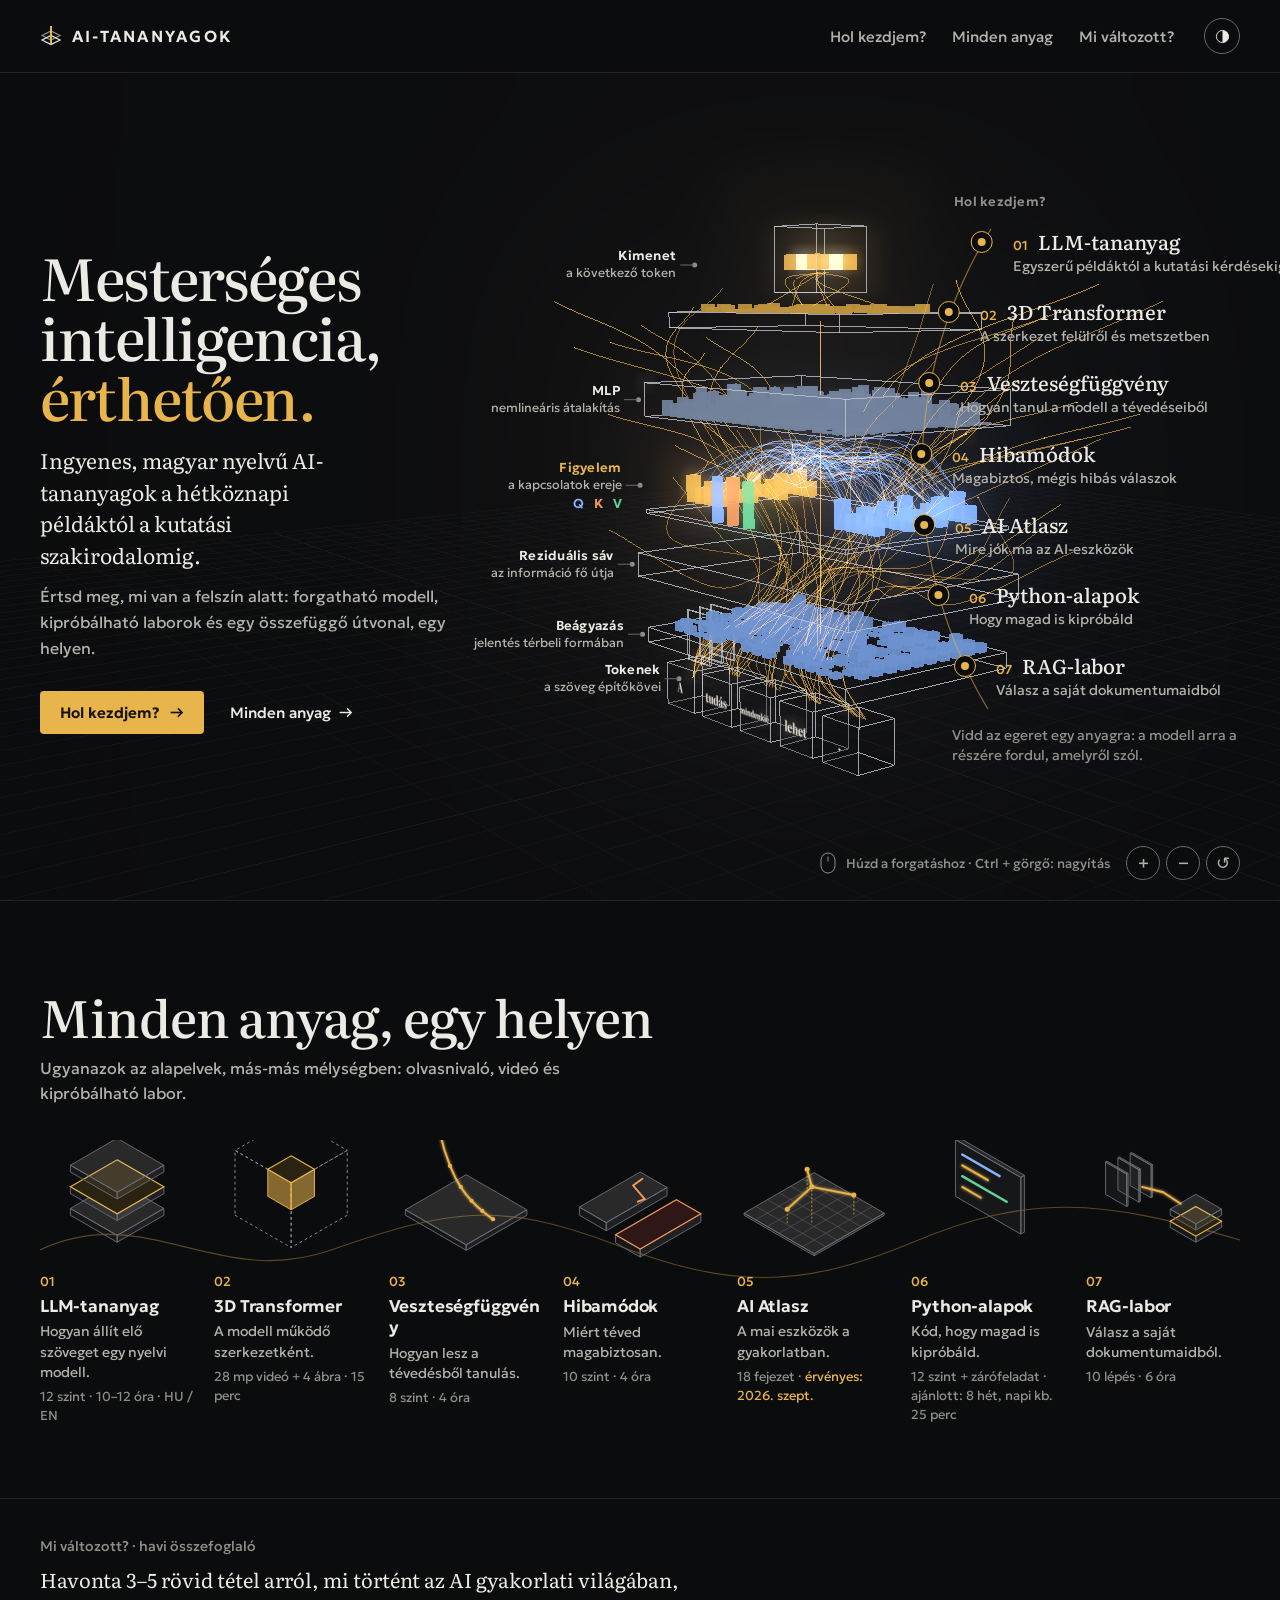
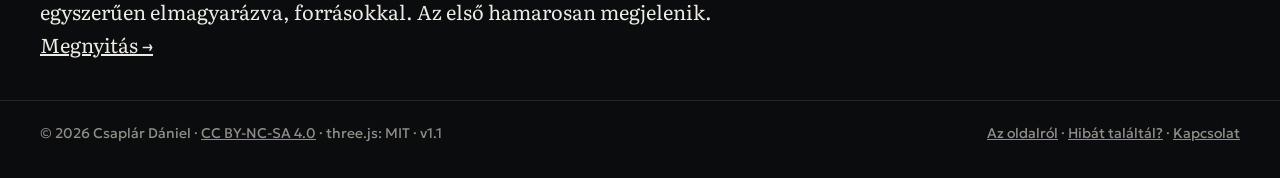
==== commit 810421bc: "Saját domain: ailessons.hu - CNAME fájl, kanonikus címek és megosztási adatok az új domainre - a REA" ====
--- a/index.html
+++ b/index.html
@@ -10,11 +10,11 @@
 <title>AI-tananyagok</title>
 <meta name="description" content="Ingyenes, magyar nyelvű mesterségesintelligencia-tananyagok a hétköznapi példáktól a kutatási szakirodalomig: nagy nyelvi modellek, veszteségfüggvény, hibamódok, Python, RAG és gyakorlati AI-használat.">
 <meta name="author" content="Csaplár Dániel">
-<link rel="canonical" href="https://csaplard.github.io/">
+<link rel="canonical" href="https://ailessons.hu/">
 <link rel="icon" href="data:image/svg+xml,<svg xmlns='http://www.w3.org/2000/svg' viewBox='0 0 32 32'><rect width='32' height='32' rx='6' fill='%230b0c0e'/><path d='M16 5v22' stroke='%23e8b44c' stroke-width='3' stroke-linecap='round'/><rect x='6' y='9' width='7' height='5' fill='none' stroke='%23eceae4' stroke-width='1.5'/><rect x='19' y='18' width='7' height='5' fill='none' stroke='%23eceae4' stroke-width='1.5'/></svg>">
 <meta property="og:type" content="website">
 <meta property="og:locale" content="hu_HU">
-<meta property="og:url" content="https://csaplard.github.io/">
+<meta property="og:url" content="https://ailessons.hu/">
 <meta property="og:title" content="AI-tananyagok — mesterséges intelligencia, érthetően">
 <meta property="og:description" content="Ingyenes, magyar nyelvű tananyagok a hétköznapi példáktól a kutatási szakirodalomig.">
 <link rel="preconnect" href="https://fonts.googleapis.com"><link rel="preconnect" href="https://fonts.gstatic.com" crossorigin>
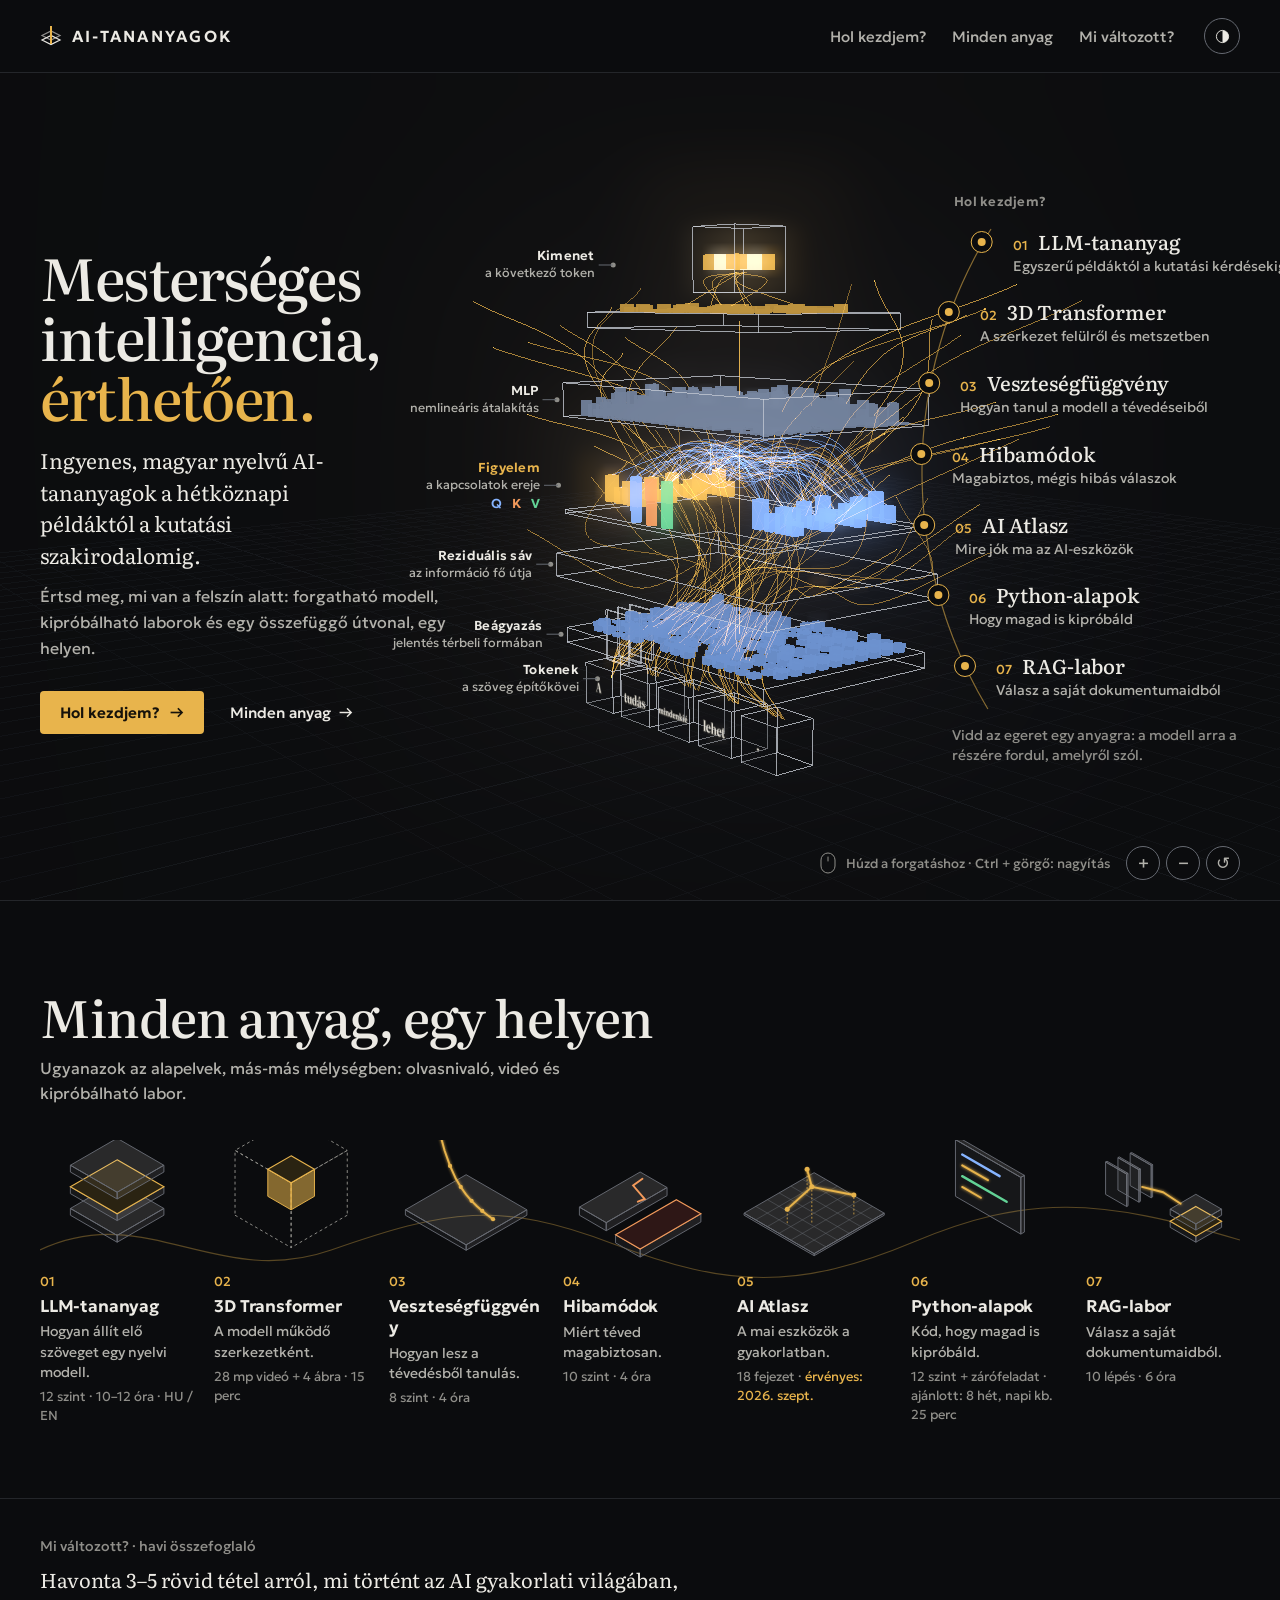
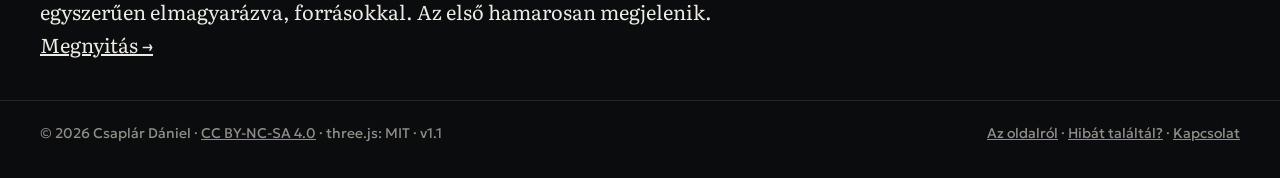
==== commit a1d87909: "Éles megosztási kép: 2400×1260, méret- és alt-adatokkal Co-Authored-By: Claude Opus 5.5 <noreply@ant" ====
--- a/index.html
+++ b/index.html
@@ -7,22 +7,107 @@
 <html lang="hu">
 <head>
 <meta charset="utf-8"><meta name="viewport" content="width=device-width, initial-scale=1">
-<title>AI-tananyagok</title>
+<title>AI-tananyagok: mesterséges intelligencia magyarul, érthetően</title>
 <meta name="description" content="Ingyenes, magyar nyelvű mesterségesintelligencia-tananyagok a hétköznapi példáktól a kutatási szakirodalomig: nagy nyelvi modellek, veszteségfüggvény, hibamódok, Python, RAG és gyakorlati AI-használat.">
 <meta name="author" content="Csaplár Dániel">
 <link rel="canonical" href="https://ailessons.hu/">
-<link rel="icon" href="data:image/svg+xml,<svg xmlns='http://www.w3.org/2000/svg' viewBox='0 0 32 32'><rect width='32' height='32' rx='6' fill='%230b0c0e'/><path d='M16 5v22' stroke='%23e8b44c' stroke-width='3' stroke-linecap='round'/><rect x='6' y='9' width='7' height='5' fill='none' stroke='%23eceae4' stroke-width='1.5'/><rect x='19' y='18' width='7' height='5' fill='none' stroke='%23eceae4' stroke-width='1.5'/></svg>">
 <meta property="og:type" content="website">
 <meta property="og:locale" content="hu_HU">
+<meta property="og:site_name" content="AI-tananyagok">
 <meta property="og:url" content="https://ailessons.hu/">
-<meta property="og:title" content="AI-tananyagok — mesterséges intelligencia, érthetően">
+<meta property="og:title" content="AI-tananyagok: mesterséges intelligencia, érthetően">
 <meta property="og:description" content="Ingyenes, magyar nyelvű tananyagok a hétköznapi példáktól a kutatási szakirodalomig.">
+<meta property="og:image" content="https://ailessons.hu/assets/og-kep-v2.jpg">
+<meta property="og:image:width" content="2400">
+<meta property="og:image:height" content="1260">
+<meta property="og:image:alt" content="Az AI-tananyagok nyitóoldala: a cím mellett egy forgatható 3D transzformer-modell és a hét tananyag listája">
+<meta name="twitter:card" content="summary_large_image">
+<link rel="icon" href="data:image/svg+xml,<svg xmlns='http://www.w3.org/2000/svg' viewBox='0 0 32 32'><rect width='32' height='32' rx='6' fill='%230b0c0e'/><path d='M16 5v22' stroke='%23e8b44c' stroke-width='3' stroke-linecap='round'/><rect x='6' y='9' width='7' height='5' fill='none' stroke='%23eceae4' stroke-width='1.5'/><rect x='19' y='18' width='7' height='5' fill='none' stroke='%23eceae4' stroke-width='1.5'/></svg>">
 <link rel="preconnect" href="https://fonts.googleapis.com"><link rel="preconnect" href="https://fonts.gstatic.com" crossorigin>
 <link href="https://fonts.googleapis.com/css2?family=Geologica:slnt,wght,CRSV,SHRP@-12..0,100..900,0..1,0..100&family=Literata:ital,opsz,wght@0,7..72,300..700;1,7..72,300..700&display=swap" rel="stylesheet">
 <script>var t=null;try{t=localStorage.getItem('ait-theme')}catch(e){}document.documentElement.setAttribute('data-theme',t==='light'?'light':'dark')</script>
 <link rel="stylesheet" href="/assets/nyito/nyito.css">
 <script type="importmap">{"imports":{"three":"/assets/vendor/three-0.169.0/three.module.min.js","three/addons/":"/assets/vendor/three-0.169.0/addons/"}}</script>
 <link rel="modulepreload" href="/assets/vendor/three-0.169.0/three.module.min.js">
+<link rel="modulepreload" href="/assets/nyito/scene.js">
+<link rel="modulepreload" href="/assets/vendor/three-0.169.0/addons/controls/OrbitControls.js">
+<link rel="modulepreload" href="/assets/vendor/three-0.169.0/addons/postprocessing/EffectComposer.js">
+<link rel="modulepreload" href="/assets/vendor/three-0.169.0/addons/postprocessing/RenderPass.js">
+<link rel="modulepreload" href="/assets/vendor/three-0.169.0/addons/postprocessing/UnrealBloomPass.js">
+<link rel="modulepreload" href="/assets/vendor/three-0.169.0/addons/postprocessing/OutputPass.js">
+<link rel="modulepreload" href="/assets/vendor/three-0.169.0/addons/postprocessing/ShaderPass.js">
+<link rel="modulepreload" href="/assets/vendor/three-0.169.0/addons/postprocessing/MaskPass.js">
+<link rel="modulepreload" href="/assets/vendor/three-0.169.0/addons/postprocessing/Pass.js">
+<link rel="modulepreload" href="/assets/vendor/three-0.169.0/addons/shaders/CopyShader.js">
+<link rel="modulepreload" href="/assets/vendor/three-0.169.0/addons/shaders/LuminosityHighPassShader.js">
+<link rel="modulepreload" href="/assets/vendor/three-0.169.0/addons/shaders/OutputShader.js">
+<script type="application/ld+json">
+[
+ {
+  "@context": "https://schema.org",
+  "@type": "WebSite",
+  "name": "AI-tananyagok",
+  "url": "https://ailessons.hu/",
+  "inLanguage": "hu",
+  "description": "Ingyenes, magyar nyelvű mesterségesintelligencia-tananyagok a hétköznapi példáktól a kutatási szakirodalomig: nagy nyelvi modellek, veszteségfüggvény, hibamódok, Python, RAG és gyakorlati AI-használat.",
+  "author": {
+   "@type": "Person",
+   "name": "Csaplár Dániel",
+   "url": "https://ailessons.hu/az-oldalrol/"
+  },
+  "license": "https://creativecommons.org/licenses/by-nc-sa/4.0/"
+ },
+ {
+  "@context": "https://schema.org",
+  "@type": "ItemList",
+  "name": "AI-tananyagok",
+  "itemListElement": [
+   {
+    "@type": "ListItem",
+    "position": 1,
+    "url": "https://ailessons.hu/llm-oktatoanyag/",
+    "name": "LLM-tananyag"
+   },
+   {
+    "@type": "ListItem",
+    "position": 2,
+    "url": "https://ailessons.hu/vesztesegfuggveny/",
+    "name": "A veszteségfüggvény"
+   },
+   {
+    "@type": "ListItem",
+    "position": 3,
+    "url": "https://ailessons.hu/hibamodok/",
+    "name": "Miért romlik el egy LLM-rendszer?"
+   },
+   {
+    "@type": "ListItem",
+    "position": 4,
+    "url": "https://ailessons.hu/python-alapok/",
+    "name": "Python-alapok"
+   },
+   {
+    "@type": "ListItem",
+    "position": 5,
+    "url": "https://ailessons.hu/rag-labor/",
+    "name": "RAG-labor: építsünk egyet"
+   },
+   {
+    "@type": "ListItem",
+    "position": 6,
+    "url": "https://ailessons.hu/ai-atlasz/",
+    "name": "AI Atlasz"
+   },
+   {
+    "@type": "ListItem",
+    "position": 7,
+    "url": "https://ailessons.hu/transformer-3d/",
+    "name": "3D Transformer: egy token útja"
+   }
+  ]
+ }
+]
+</script>
 </head>
 <body>
 <header class="top">
